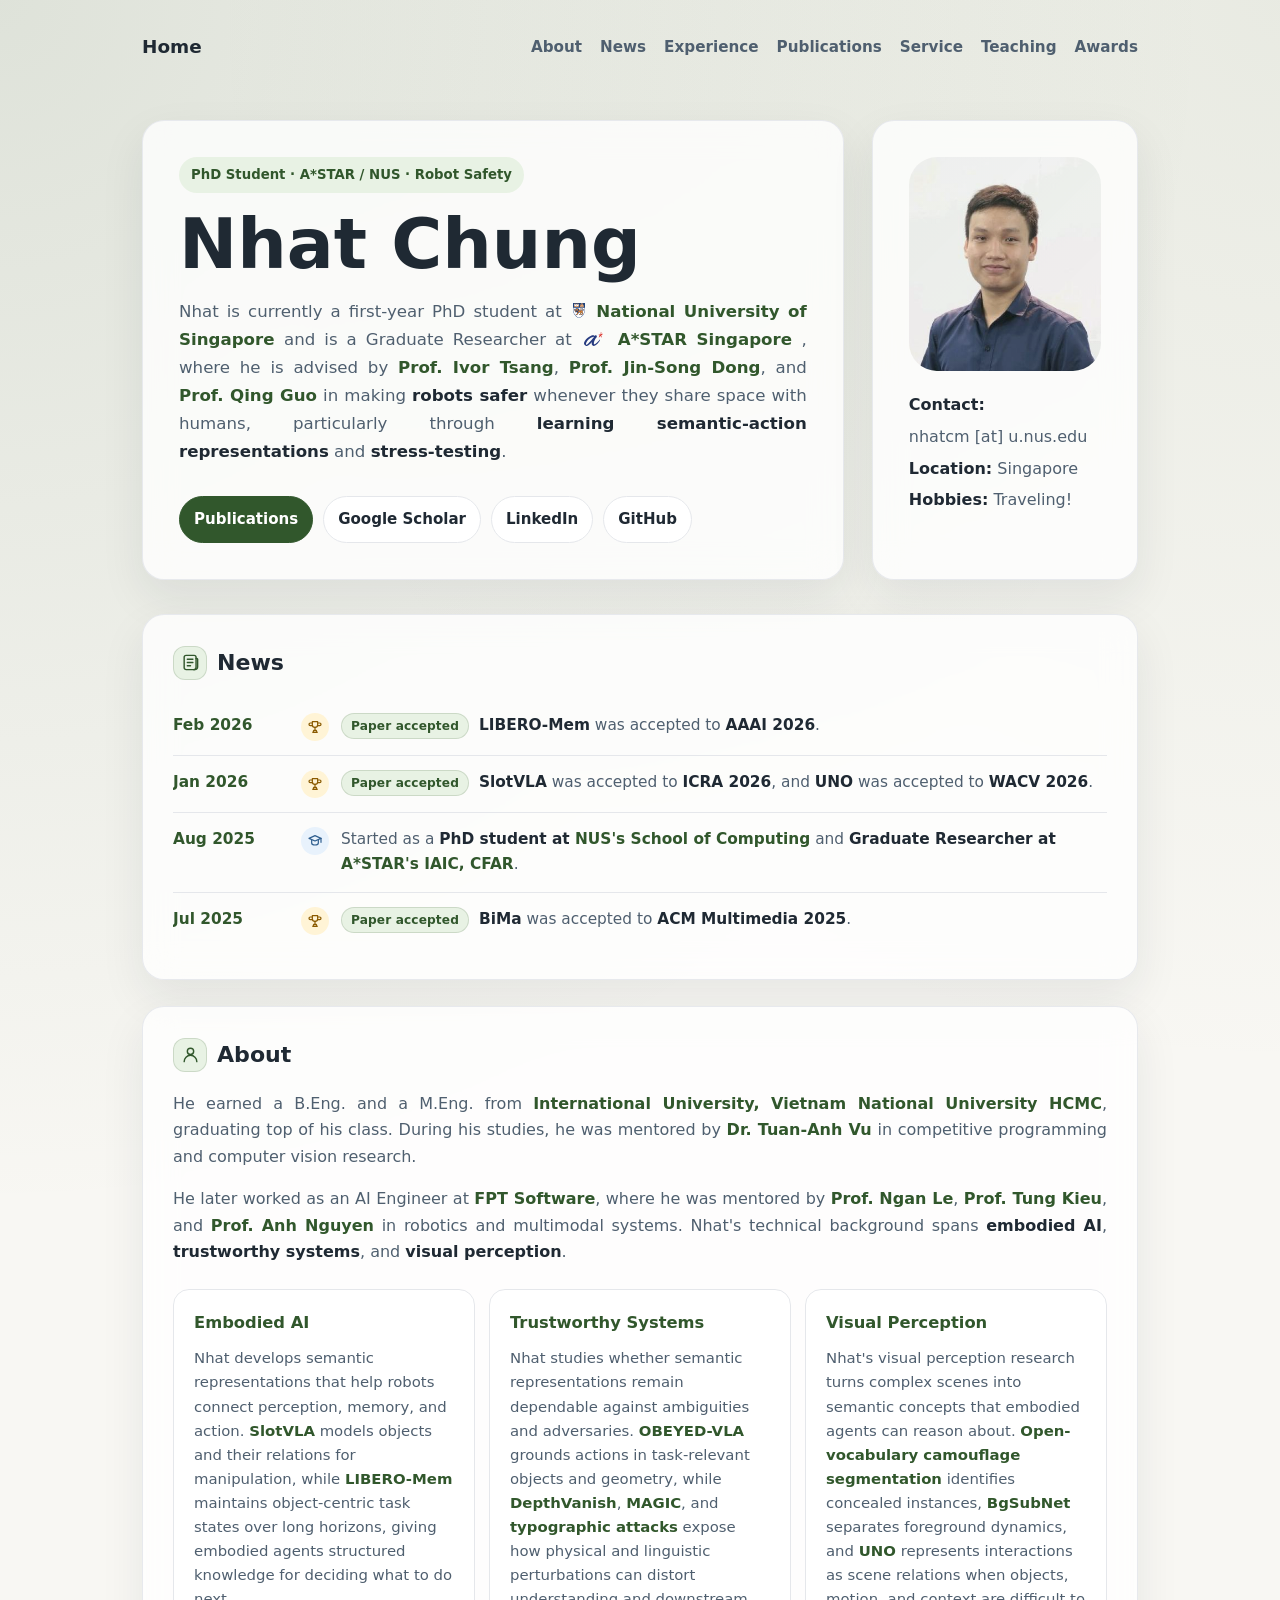
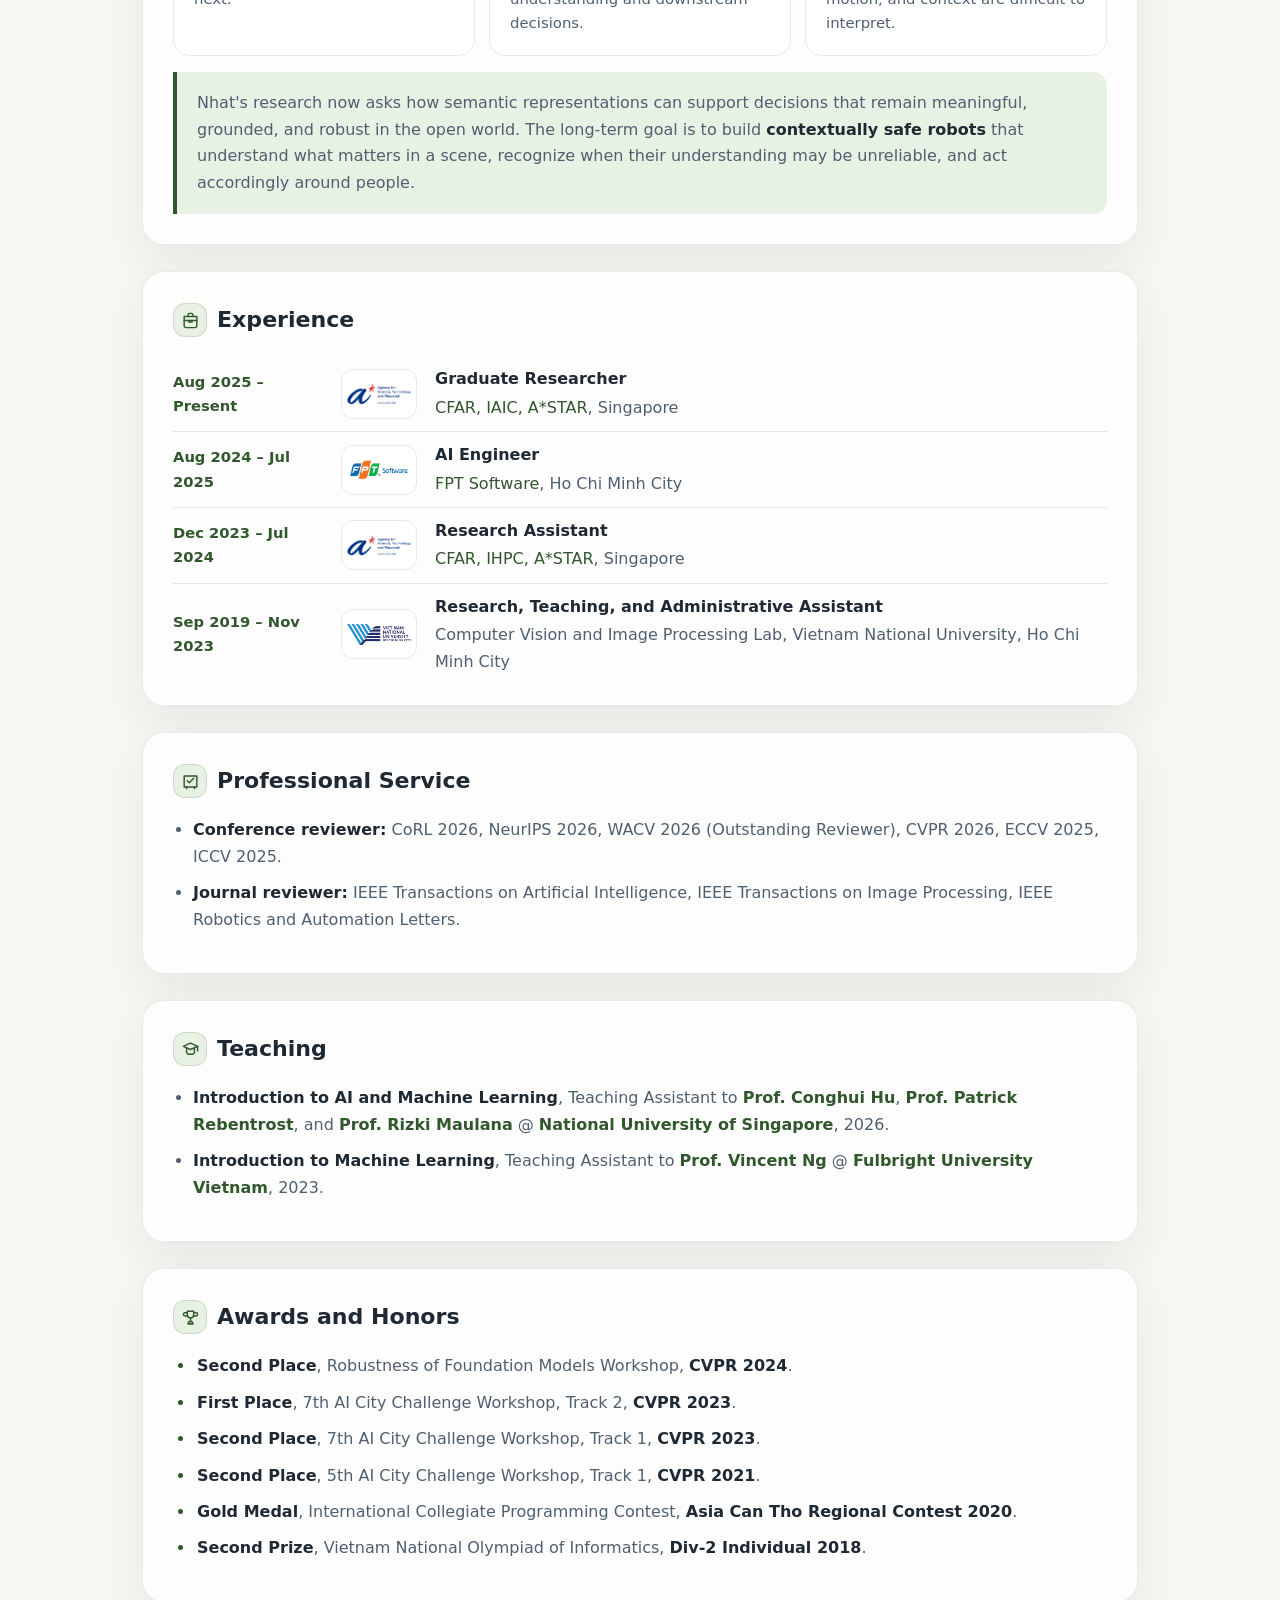
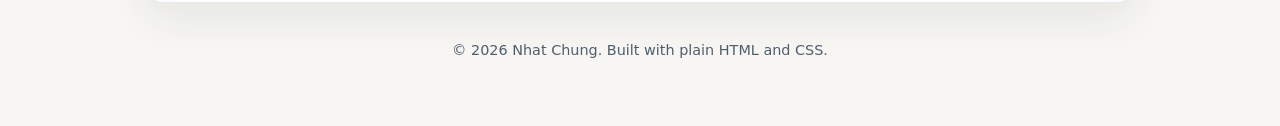
==== index.html @ 8b087984 "Update latest website" ====
<!DOCTYPE html>
<html lang="en">
<head>
  <meta charset="UTF-8" />
  <meta name="viewport" content="width=device-width, initial-scale=1.0" />

  <title>Nhat Chung</title>
  <meta
    name="description"
    content="Nhat Chung is a PhD student at A*STAR and NUS working on safety-enabled decision-making for open-world embodied systems."
  />
  <meta name="author" content="Nhat Chung" />
  <meta property="og:title" content="Nhat Chung" />
  <meta
    property="og:description"
    content="PhD student at A*STAR and NUS working on robot safety, embodied AI, and trustworthy computer vision."
  />
  <meta property="og:type" content="website" />
  <meta property="og:image" content="images/profile_photo.jpeg" />
  <link rel="icon" type="image/svg+xml" href="images/icons/sparkle.svg" />
  <link rel="shortcut icon" href="images/icons/cloudy.ico" />

  <link rel="stylesheet" href="stylesheet.css" />
</head>

<body>
  <svg class="icon-sprite" aria-hidden="true" focusable="false">
    <symbol id="icon-news" viewBox="0 0 24 24">
      <path d="M4 5.5A2.5 2.5 0 0 1 6.5 3h10A2.5 2.5 0 0 1 19 5.5V18a3 3 0 0 1-3 3H6.5A2.5 2.5 0 0 1 4 18.5v-13Z" />
      <path d="M8 8h7" />
      <path d="M8 12h7" />
      <path d="M8 16h4" />
      <path d="M19 7h1a1 1 0 0 1 1 1v9.5a3.5 3.5 0 0 1-3.5 3.5H16" />
    </symbol>
    <symbol id="icon-spark" viewBox="0 0 24 24">
      <path d="M12 3l1.8 5.2L19 10l-5.2 1.8L12 17l-1.8-5.2L5 10l5.2-1.8L12 3Z" />
      <path d="M18 14l.9 2.6 2.6.9-2.6.9L18 21l-.9-2.6-2.6-.9 2.6-.9L18 14Z" />
    </symbol>
    <symbol id="icon-trophy" viewBox="0 0 24 24">
      <path d="M8 4h8v4.5a4 4 0 0 1-8 0V4Z" />
      <path d="M8 6H5a2 2 0 0 0 0 4h3" />
      <path d="M16 6h3a2 2 0 0 1 0 4h-3" />
      <path d="M12 12.5V17" />
      <path d="M9 20h6" />
      <path d="M10 17h4l1 3H9l1-3Z" />
    </symbol>
    <symbol id="icon-medal" viewBox="0 0 24 24">
      <path d="M8 3h8l-2.5 5h-3L8 3Z" />
      <path d="M12 21a5.5 5.5 0 1 0 0-11 5.5 5.5 0 0 0 0 11Z" />
      <path d="M12 13.4l.8 1.6 1.8.3-1.3 1.2.3 1.8-1.6-.9-1.6.9.3-1.8-1.3-1.2 1.8-.3.8-1.6Z" />
    </symbol>
    <symbol id="icon-user" viewBox="0 0 24 24">
      <path d="M12 12a4 4 0 1 0 0-8 4 4 0 0 0 0 8Z" />
      <path d="M4 21a8 8 0 0 1 16 0" />
    </symbol>
    <symbol id="icon-briefcase" viewBox="0 0 24 24">
      <path d="M9 6V5a2 2 0 0 1 2-2h2a2 2 0 0 1 2 2v1" />
      <path d="M4 7h16v11.5A2.5 2.5 0 0 1 17.5 21h-11A2.5 2.5 0 0 1 4 18.5V7Z" />
      <path d="M4 12h16" />
      <path d="M10 12v2h4v-2" />
    </symbol>
    <symbol id="icon-book" viewBox="0 0 24 24">
      <path d="M4 5.5A2.5 2.5 0 0 1 6.5 3H20v16H6.5A2.5 2.5 0 0 0 4 21V5.5Z" />
      <path d="M8 7h8" />
      <path d="M8 11h6" />
    </symbol>
    <symbol id="icon-service" viewBox="0 0 24 24">
      <path d="M8 11l2.5 2.5L16 8" />
      <path d="M4 5h16v14H4V5Z" />
      <path d="M7 19v2" />
      <path d="M17 19v2" />
    </symbol>
    <symbol id="icon-graduation" viewBox="0 0 24 24">
      <path d="M3 8l9-4 9 4-9 4-9-4Z" />
      <path d="M7 10.5V15c0 1.7 2.2 3 5 3s5-1.3 5-3v-4.5" />
      <path d="M21 8v6" />
    </symbol>
  </svg>

  <div class="page">
    <header>
      <div class="brand">Home</div>
      <nav aria-label="Main navigation">
        <a href="#about">About</a>
        <a href="#news">News</a>
        <a href="#experience">Experience</a>
        <a href="publication.html">Publications</a>
        <a href="#service">Service</a>
        <a href="#teaching">Teaching</a>
        <a href="#awards">Awards</a>
      </nav>
    </header>

    <main>
      <div class="hero">
        <div class="hero-card">
          <div class="eyebrow">PhD Student · A*STAR / NUS · Robot Safety</div>

          <h1>Nhat Chung</h1>

          <p class="subtitle">
            Nhat is currently a first-year PhD student at&thinsp; 
            <a class="inline-logo-link" href="https://www.comp.nus.edu.sg/">
              <img src="images/nus-logo.svg" alt="" loading="lazy" />
              <span>National University of Singapore</span>
            </a>
            and is a Graduate Researcher at&thinsp;
            <a class="inline-logo-link" href="https://www.a-star.edu.sg/cfar">
              <img src="images/astar-logo.svg" alt="" loading="lazy" />
              <span>A*STAR Singapore</span>
            </a>, where he is advised by
            <a href="https://scholar.google.com/citations?user=rJMOlVsAAAAJ&amp;hl=en">Prof. Ivor Tsang</a>,
            <a href="https://scholar.google.com/citations?user=tuLa1AsAAAAJ&amp;hl=en">Prof. Jin-Song Dong</a>,
            and <a href="https://scholar.google.com/citations?user=Rj2x4QUAAAAJ&amp;hl=zh-CN">Prof. Qing Guo</a>
            in making <strong>robots safer</strong> whenever they
            share space with humans, particularly through
            <strong>learning semantic-action representations</strong> and <strong>stress-testing</strong>.
          </p>

          <div class="links">
            <a class="button primary" href="publication.html">Publications</a>
            <a class="button" href="https://scholar.google.com/citations?user=LZb_-BwAAAAJ">Google Scholar</a>
            <a class="button" href="https://www.linkedin.com/in/nhat-chung-579408178/">LinkedIn</a>
            <a class="button" href="https://github.com/nhatchung14">GitHub</a>
          </div>
        </div>

        <aside class="profile-box">
          <div class="avatar" aria-label="Portrait of Nhat Chung"></div>

          <div class="profile-meta">
            <div><strong>Contact:</strong></div>
            <div>nhatcm [at] u.nus.edu</div>
            <div><strong>Location:</strong> Singapore</div>
            <div><strong>Hobbies:</strong> Traveling!</div>
          </div>
        </aside>
      </div>

      <section id="news">
        <h2 class="section-title">
          <span class="section-icon">
            <svg aria-hidden="true"><use href="#icon-news"></use></svg>
          </span>
          News
        </h2>

        <div class="news-table-wrap">
          <table class="news-table">
            <tbody>
              <tr>
                <th scope="row">Feb 2026</th>
                <td>
                  <div class="news-entry">
                    <span class="news-entry-icon acceptance">
                      <svg aria-hidden="true"><use href="#icon-trophy"></use></svg>
                    </span>
                    <div class="news-entry-content">
                      <span class="news-highlight">Paper accepted</span>
                      <span><a href="publication.html#liberomem"><strong>LIBERO-Mem</strong></a> was accepted to <strong>AAAI 2026</strong>.</span>
                    </div>
                  </div>
                </td>
              </tr>

              <tr>
                <th scope="row">Jan 2026</th>
                <td>
                  <div class="news-entry">
                    <span class="news-entry-icon acceptance">
                      <svg aria-hidden="true"><use href="#icon-trophy"></use></svg>
                    </span>
                    <div class="news-entry-content">
                      <span class="news-highlight">Paper accepted</span>
                      <span><a href="publication.html#slotvla"><strong>SlotVLA</strong></a> was accepted to <strong>ICRA 2026</strong>, and <a href="publication.html#uno"><strong>UNO</strong></a> was accepted to <strong>WACV 2026</strong>.</span>
                    </div>
                  </div>
                </td>
              </tr>

              <tr>
                <th scope="row">Aug 2025</th>
                <td>
                  <div class="news-entry">
                    <span class="news-entry-icon milestone">
                      <svg aria-hidden="true"><use href="#icon-graduation"></use></svg>
                    </span>
                    <div class="news-entry-content">
                      <span>Started as a <strong>PhD student at <a href="https://www.comp.nus.edu.sg/">NUS's School of Computing</a></strong> and <strong>Graduate Researcher at <a href="https://www.a-star.edu.sg/cfar">A*STAR's IAIC, CFAR</a></strong>.</span>
                    </div>
                  </div>
                </td>
              </tr>

              <tr>
                <th scope="row">Jul 2025</th>
                <td>
                  <div class="news-entry">
                    <span class="news-entry-icon acceptance">
                      <svg aria-hidden="true"><use href="#icon-trophy"></use></svg>
                    </span>
                    <div class="news-entry-content">
                      <span class="news-highlight">Paper accepted</span>
                      <span><a href="publication.html#bima"><strong>BiMa</strong></a> was accepted to <strong>ACM Multimedia 2025</strong>.</span>
                    </div>
                  </div>
                </td>
              </tr>
            </tbody>
          </table>
        </div>
      </section>

      <section id="about">
        <h2 class="section-title">
          <span class="section-icon">
            <svg aria-hidden="true"><use href="#icon-user"></use></svg>
          </span>
          About
        </h2>
        <p>
          He earned a B.Eng. and
          a M.Eng. from <a href="https://vnuhcm.edu.vn/en/">International University,
          Vietnam National University HCMC</a>, graduating top of his class. During his studies, he was mentored by
          <a href="https://scholar.google.com/citations?user=EgDjnEEAAAAJ&amp;hl=en">Dr. Tuan-Anh Vu</a> in competitive programming and computer vision research.
        </p>

        <p>
          He later worked as an AI Engineer at <a href="https://fptsoftware.com/en">FPT Software</a>, where
          he was mentored by <a href="https://scholar.google.com/citations?user=8ck0k_UAAAAJ&amp;hl=en">Prof. Ngan Le</a>,
          <a href="https://scholar.google.com/citations?user=9luXdEIAAAAJ&amp;hl=en">Prof. Tung Kieu</a>,
          and <a href="https://scholar.google.com/citations?user=gEbaF0sAAAAJ&amp;hl=en">Prof. Anh Nguyen</a> in robotics and multimodal systems.
          Nhat's technical background spans <strong>embodied AI</strong>, <strong>trustworthy systems</strong>, and <strong>visual perception</strong>.
        </p>

        <div class="research-themes" aria-label="Research themes">
          <article class="research-theme">
            <h3>Embodied AI</h3>
            <p>
              Nhat develops semantic representations that help robots connect perception, memory, and action.
              <a href="publication.html#slotvla">SlotVLA</a>
              models objects and their relations for manipulation, while
              <a href="publication.html#liberomem">LIBERO-Mem</a>
              maintains object-centric task states over long horizons, giving embodied agents structured knowledge for deciding what to do next.
            </p>
          </article>

          <article class="research-theme">
            <h3>Trustworthy Systems</h3>
            <p>
              Nhat studies whether semantic representations remain dependable against ambiguities and adversaries.
              <a href="publication.html#obeyed-vla">OBEYED-VLA</a>
              grounds actions in task-relevant objects and geometry, while
              <a href="publication.html#depthvanish">DepthVanish</a>,
              <a href="publication.html#magic">MAGIC</a>, and
              <a href="publication.html#typoattack">typographic attacks</a>
              expose how physical and linguistic perturbations can distort understanding and downstream decisions.
            </p>
          </article>

          <article class="research-theme">
            <h3>Visual Perception</h3>
            <p>
              Nhat's visual perception research turns complex scenes into semantic concepts that embodied agents can reason about.
              <a href="publication.html#camoudet">Open-vocabulary camouflage segmentation</a>
              identifies concealed instances,
              <a href="publication.html#bgsubnet">BgSubNet</a>
              separates foreground dynamics, and
              <a href="publication.html#uno">UNO</a>
              represents interactions as scene relations when objects, motion, and context are difficult to interpret.
            </p>
          </article>
        </div>

        <p class="research-convergence">
          Nhat's research now asks how semantic representations can support decisions that remain meaningful, grounded, and robust in the open world. The long-term goal is to build <strong>contextually safe robots</strong> that understand what matters in a scene, recognize when their understanding may be unreliable, and act accordingly around people.
        </p>
      </section>

      <section id="experience">
        <h2 class="section-title">
          <span class="section-icon">
            <svg aria-hidden="true"><use href="#icon-briefcase"></use></svg>
          </span>
          Experience
        </h2>

        <div class="timeline compact-timeline">
          <div class="timeline-item">
            <div class="date">Aug 2025 – Present</div>
            <a class="experience-logo" href="https://www.a-star.edu.sg/cfar" aria-label="A*STAR CFAR">
              <img src="images/astar-logo.png" alt="A*STAR" loading="lazy" />
            </a>
            <div>
              <div class="item-title">Graduate Researcher</div>
              <div class="item-place"><a href="https://www.a-star.edu.sg/cfar">CFAR, IAIC, A*STAR</a>, Singapore</div>
            </div>
          </div>

          <div class="timeline-item">
            <div class="date">Aug 2024 – Jul 2025</div>
            <a class="experience-logo" href="https://fptsoftware.com/en" aria-label="FPT Software">
              <img src="images/fptsoftware-logo.png" alt="FPT Software" loading="lazy" />
            </a>
            <div>
              <div class="item-title">AI Engineer</div>
              <div class="item-place"><a href="https://fptsoftware.com/en">FPT Software</a>, Ho Chi Minh City</div>
            </div>
          </div>

          <div class="timeline-item">
            <div class="date">Dec 2023 – Jul 2024</div>
            <a class="experience-logo" href="https://www.a-star.edu.sg/cfar" aria-label="A*STAR CFAR">
              <img src="images/astar-logo.png" alt="A*STAR" loading="lazy" />
            </a>
            <div>
              <div class="item-title">Research Assistant</div>
              <div class="item-place"><a href="https://www.a-star.edu.sg/cfar">CFAR, IHPC, A*STAR</a>, Singapore</div>
            </div>
          </div>

          <div class="timeline-item">
            <div class="date">Sep 2019 – Nov 2023</div>
            <a class="experience-logo" href="https://vnuhcm.edu.vn/en/" aria-label="Vietnam National University Ho Chi Minh City">
              <img src="images/vnuhcm-logo.png" alt="Vietnam National University Ho Chi Minh City" loading="lazy" />
            </a>
            <div>
              <div class="item-title">Research, Teaching, and Administrative Assistant</div>
              <div class="item-place">Computer Vision and Image Processing Lab, Vietnam National University, Ho Chi Minh City</div>
            </div>
          </div>
        </div>
      </section>

      <section id="service">
        <h2 class="section-title">
          <span class="section-icon">
            <svg aria-hidden="true"><use href="#icon-service"></use></svg>
          </span>
          Professional Service
        </h2>

        <ul class="service-list">
          <li>
            <strong>Conference reviewer:</strong>
            CoRL 2026, NeurIPS 2026, WACV 2026 (Outstanding Reviewer),
            CVPR 2026, ECCV 2025, ICCV 2025.
          </li>

          <li>
            <strong>Journal reviewer:</strong>
            IEEE Transactions on Artificial Intelligence,
            IEEE Transactions on Image Processing,
            IEEE Robotics and Automation Letters.
          </li>
        </ul>
      </section>

      <section id="teaching">
        <h2 class="section-title">
          <span class="section-icon">
            <svg aria-hidden="true"><use href="#icon-graduation"></use></svg>
          </span>
          Teaching
        </h2>

        <ul class="teaching-list">
          <li>
            <strong>Introduction to AI and Machine Learning</strong>,
            Teaching Assistant to
            <a href="https://scholar.google.com/citations?user=1D4xX8MAAAAJ&amp;hl=en">Prof. Conghui Hu</a>,
            <a href="https://scholar.google.com/citations?user=XWHSBmUAAAAJ&amp;hl=en">Prof. Patrick Rebentrost</a>,
            and <a href="https://www.comp.nus.edu.sg/cs/people/maulana/">Prof. Rizki Maulana</a> @
            <a href="https://www.comp.nus.edu.sg/">National University of Singapore</a>, 2026.
          </li>

          <li>
            <strong>Introduction to Machine Learning</strong>,
            Teaching Assistant to
            <a href="https://scholar.google.com/citations?user=4UyniXYAAAAJ&amp;hl=en">Prof. Vincent Ng</a> @
            <a href="https://fulbright.edu.vn/">Fulbright University Vietnam</a>, 2023.
          </li>
        </ul>
      </section>

      <section id="awards">
        <h2 class="section-title">
          <span class="section-icon">
            <svg aria-hidden="true"><use href="#icon-trophy"></use></svg>
          </span>
          Awards and Honors
        </h2>

        <ul class="award-list">
          <li><strong>Second Place</strong>, Robustness of Foundation Models Workshop, <strong>CVPR 2024</strong>.</li>
          <li><strong>First Place</strong>, 7th AI City Challenge Workshop, Track 2, <strong>CVPR 2023</strong>.</li>
          <li><strong>Second Place</strong>, 7th AI City Challenge Workshop, Track 1, <strong>CVPR 2023</strong>.</li>
          <li><strong>Second Place</strong>, 5th AI City Challenge Workshop, Track 1, <strong>CVPR 2021</strong>.</li>
          <li><strong>Gold Medal</strong>, International Collegiate Programming Contest, <strong>Asia Can Tho Regional Contest 2020</strong>.</li>
          <li><strong>Second Prize</strong>, Vietnam National Olympiad of Informatics, <strong>Div-2 Individual 2018</strong>.</li>
        </ul>
      </section>

    </main>

    <footer>
      © 2026 Nhat Chung. Built with plain HTML and CSS.
    </footer>
  </div>
</body>
</html>
---- stylesheet.css ----
:root {
  --bg: #f8f7f3;
  --card: #ffffff;
  --text: #1f2933;
  --muted: #4f5f6f;
  --accent: #31572c;
  --accent-soft: #e8f2e4;
  --line: #e5e7eb;
  --shadow: 0 18px 45px rgba(31, 41, 51, 0.08);
  --radius: 22px;
  --max-width: 1040px;
}

* {
  box-sizing: border-box;
}

html {
  scroll-behavior: smooth;
}

body {
  margin: 0;
  font-family: Inter, ui-sans-serif, system-ui, -apple-system, BlinkMacSystemFont, "Segoe UI", sans-serif;
  background:
    radial-gradient(circle at top left, rgba(49, 87, 44, 0.13), transparent 34%),
    radial-gradient(circle at top right, rgba(120, 143, 105, 0.12), transparent 30%),
    var(--bg);
  color: var(--muted);
  line-height: 1.65;
}

button,
select,
input,
textarea {
  font-family: inherit;
}

.icon-sprite {
  display: none;
}

a {
  color: var(--accent);
  font-family: inherit;
  text-decoration: none;
}

a:hover {
  text-decoration: underline;
}

a:focus-visible,
button:focus-visible,
select:focus-visible {
  outline: 3px solid rgba(49, 87, 44, 0.28);
  outline-offset: 3px;
}

.page {
  max-width: var(--max-width);
  margin: 0 auto;
  padding: 32px 22px 64px;
}

header {
  display: flex;
  justify-content: space-between;
  align-items: center;
  gap: 18px;
  margin-bottom: 58px;
}

.brand {
  color: var(--text);
  font-weight: 800;
  letter-spacing: 0;
  font-size: 1.15rem;
}

nav {
  display: flex;
  gap: 18px;
  flex-wrap: wrap;
  font-size: 0.95rem;
}

nav a {
  color: var(--muted);
  font-weight: 650;
}

.hero {
  display: grid;
  grid-template-columns: minmax(0, 1.45fr) minmax(240px, 0.55fr);
  gap: 28px;
  align-items: stretch;
  margin-bottom: 34px;
}

.hero-card,
.profile-box,
section {
  background: rgba(255, 255, 255, 0.78);
  border: 1px solid rgba(229, 231, 235, 0.9);
  border-radius: var(--radius);
  box-shadow: var(--shadow);
  backdrop-filter: blur(16px);
}

.hero-card {
  padding: 36px;
}

.eyebrow {
  display: inline-flex;
  align-items: center;
  gap: 8px;
  padding: 7px 12px;
  border-radius: 999px;
  background: var(--accent-soft);
  color: var(--accent);
  font-weight: 750;
  font-size: 0.83rem;
  margin-bottom: 18px;
}

.eyebrow-icon {
  width: 15px;
  height: 15px;
  fill: none;
  stroke: currentColor;
  stroke-width: 1.8;
  stroke-linecap: round;
  stroke-linejoin: round;
}

h1 {
  color: var(--text);
  font-size: 4.35rem;
  line-height: 0.96;
  letter-spacing: 0;
  margin: 0 0 20px;
}

.subtitle {
  font-size: 1.04rem;
  line-height: 1.68;
  color: var(--muted);
  max-width: 760px;
  margin: 0;
}

.subtitle,
section p {
  text-align: justify;
  text-justify: inter-word;
  hyphens: auto;
}

.highlight {
  color: var(--text);
  font-weight: 760;
}

.subtitle strong,
.profile-box strong,
section p strong,
section li strong,
.news-table strong,
.award-list strong,
.service-list strong,
.teaching-list strong {
  color: var(--text);
  font-family: inherit;
  font-weight: 760;
}

.profile-meta strong,
.item-title {
  color: var(--text);
}

.subtitle a,
section p a,
section li a {
  font-family: inherit;
  font-weight: 760;
}

.links {
  display: flex;
  flex-wrap: wrap;
  gap: 10px;
  margin-top: 30px;
}

.button {
  display: inline-flex;
  align-items: center;
  justify-content: center;
  padding: 10px 14px;
  border-radius: 999px;
  border: 1px solid var(--line);
  background: #fff;
  color: var(--text);
  font-weight: 750;
  font-size: 0.94rem;
  transition: transform 160ms ease, border-color 160ms ease, box-shadow 160ms ease;
}

.button.primary {
  background: var(--accent);
  color: #fff;
  border-color: var(--accent);
}

.button:hover {
  border-color: rgba(49, 87, 44, 0.35);
  box-shadow: 0 8px 22px rgba(31, 41, 51, 0.08);
  text-decoration: none;
  transform: translateY(-1px);
}

.profile-box {
  padding: 36px;
  display: flex;
  flex-direction: column;
  justify-content: flex-start;
  align-items: center;
  text-align: left;
}

.avatar {
  width: min(100%, 210px);
  aspect-ratio: 0.90;
  border-radius: 28px;
  background:
    linear-gradient(135deg, rgba(49, 87, 44, 0.08), rgba(139, 169, 116, 0.06)),
    url("images/profile_photo.jpeg");
  background-size: cover;
  background-position: center;
  margin: 0 auto 22px;
}

.profile-box p {
  margin: 0;
  color: var(--muted);
  font-size: 0.96rem;
}

.profile-meta {
  width: 100%;
  margin-top: 0;
  display: grid;
  gap: 7px;
  font-size: 1rem;
  line-height: 1.55;
  color: var(--muted);
}

.profile-meta-group,
.profile-meta-focus {
  display: grid;
  gap: 2px;
}

.inline-logo-link {
  display: inline;
  vertical-align: baseline;
  white-space: normal;
}

.inline-logo-link img {
  display: inline-block;
  width: auto;
  height: 0.82em;
  margin-right: 3px;
  object-fit: contain;
  vertical-align: -0.06em;
}

.inline-logo-link[href*="comp.nus.edu.sg"] img {
  height: 0.9em;
}

section {
  margin-top: 26px;
  padding: 30px;
}

h2 {
  color: var(--text);
  margin: 0 0 18px;
  font-size: 1.38rem;
  letter-spacing: 0;
}

.section-title {
  display: flex;
  align-items: center;
  gap: 10px;
}

.section-icon,
.news-entry-icon,
.award-icon {
  display: inline-grid;
  place-items: center;
  flex: 0 0 auto;
  color: var(--accent);
}

.news-entry-icon.acceptance {
  color: #8a5a00;
  background: #fff4d6;
}

.news-entry-icon.milestone {
  color: #2f5f8f;
  background: #e8f2fc;
}

.section-icon {
  width: 34px;
  height: 34px;
  border: 1px solid rgba(49, 87, 44, 0.16);
  border-radius: 12px;
  background: var(--accent-soft);
}

.section-icon svg {
  width: 19px;
  height: 19px;
}

.news-entry-icon,
.award-icon {
  width: 28px;
  height: 28px;
  border-radius: 999px;
  background: rgba(232, 242, 228, 0.82);
}

.news-entry-icon svg,
.award-icon svg {
  width: 16px;
  height: 16px;
}

.section-icon svg,
.news-entry-icon svg,
.award-icon svg {
  fill: none;
  stroke: currentColor;
  stroke-width: 1.8;
  stroke-linecap: round;
  stroke-linejoin: round;
}

h3 {
  color: var(--text);
  margin: 0 0 8px;
  font-size: 1rem;
}

p {
  margin-top: 0;
}

.research-themes {
  display: grid;
  grid-template-columns: repeat(3, minmax(0, 1fr));
  gap: 14px;
  margin-top: 24px;
}

.research-theme {
  padding: 20px;
  border: 1px solid var(--line);
  border-radius: 16px;
  background: rgba(255, 255, 255, 0.7);
}

.research-theme h3 {
  color: var(--accent);
  font-size: 1.02rem;
  margin-bottom: 9px;
}

.research-theme p {
  margin-bottom: 0;
  font-size: 0.93rem;
  line-height: 1.62;
  text-align: left;
  hyphens: none;
}

.research-convergence {
  margin: 16px 0 0;
  padding: 18px 20px;
  border-left: 4px solid var(--accent);
  border-radius: 0 14px 14px 0;
  background: var(--accent-soft);
  text-align: left;
  hyphens: none;
}




.timeline {
  display: grid;
  gap: 16px;
}

.timeline-item {
  display: grid;
  grid-template-columns: 150px 76px minmax(0, 1fr);
  gap: 18px;
  align-items: center;
  border-top: 1px solid var(--line);
  padding-top: 16px;
}

.timeline-item:first-child {
  border-top: 0;
  padding-top: 0;
}

.date {
  color: var(--accent);
  font-weight: 800;
  font-size: 0.92rem;
}

.experience-logo {
  width: 76px;
  height: 50px;
  display: flex;
  align-items: center;
  justify-content: center;
  padding: 5px;
  border: 1px solid var(--line);
  border-radius: 12px;
  background: #fff;
}

.experience-logo:hover {
  border-color: rgba(49, 87, 44, 0.35);
  text-decoration: none;
}

.experience-logo img {
  display: block;
  width: 100%;
  height: 100%;
  object-fit: contain;
}

.item-title {
  font-weight: 800;
  margin-bottom: 2px;
}

.item-place {
  color: var(--muted);
  margin-bottom: 6px;
}

ul {
  padding-left: 20px;
  margin: 0;
}

li {
  margin-bottom: 10px;
}

.news-table-wrap {
  overflow-x: auto;
}

.news-table {
  width: 100%;
  border-collapse: collapse;
  font-size: 0.96rem;
}

.news-table tr {
  border-top: 1px solid var(--line);
}

.news-table tr:first-child {
  border-top: 0;
}

.news-table th,
.news-table td {
  padding: 14px 0;
  text-align: left;
  vertical-align: top;
}

.news-table th {
  width: 128px;
  padding-right: 22px;
  color: var(--accent);
  font-weight: 850;
  white-space: nowrap;
}

.news-table td {
  color: var(--muted);
}

.news-entry {
  display: grid;
  grid-template-columns: 28px 1fr;
  gap: 12px;
  align-items: start;
}

.news-entry-content {
  display: flex;
  flex-wrap: wrap;
  align-items: baseline;
  gap: 6px 10px;
}

.news-highlight {
  display: inline-flex;
  align-items: center;
  min-height: 25px;
  padding: 2px 9px;
  border: 1px solid rgba(49, 87, 44, 0.16);
  border-radius: 999px;
  background: var(--accent-soft);
  color: var(--accent);
  font-size: 0.76rem;
  font-weight: 850;
  letter-spacing: 0.01em;
  white-space: nowrap;
}

.award-list {
  padding-left: 22px;
  list-style: disc;
}

.award-list li {
  display: list-item;
  padding-left: 2px;
  margin-bottom: 10px;
  color: var(--muted);
}

.award-list li::marker {
  color: var(--accent);
}

footer {
  margin-top: 36px;
  color: var(--muted);
  font-size: 0.9rem;
  text-align: center;
}

@media (max-width: 800px) {
  header {
    align-items: flex-start;
    flex-direction: column;
    margin-bottom: 38px;
  }

  .hero {
    grid-template-columns: 1fr;
  }

  .hero-card,
  .profile-box {
    padding: 28px;
  }

  h1 {
    font-size: 3rem;
  }

  .timeline-item {
    grid-template-columns: 70px minmax(0, 1fr);
    gap: 6px;
  }

  .research-themes {
    grid-template-columns: 1fr;
  }

  .timeline-item .date {
    grid-column: 1 / -1;
  }

  .experience-logo {
    width: 64px;
    height: 46px;
  }

  section {
    padding: 24px;
  }

}

.page-hero {
  padding: 40px;
}

.section-links {
  margin-top: 18px;
}

.paper-list {
  list-style: none;
  padding: 0;
  margin: 0;
  display: grid;
  gap: 16px;
}

.paper-card {
  margin: 0;
  padding: 18px;
  border: 1px solid var(--line);
  border-radius: 18px;
  background: #fff;
  scroll-margin-top: 24px;
}

.rich-paper-list .paper-card {
  display: grid;
  grid-template-columns: minmax(260px, 34%) 1fr;
  gap: 24px;
  align-items: center;
}

.paper-thumb {
  width: 100%;
  aspect-ratio: 16 / 10;
  border-radius: 14px;
  border: 1px solid var(--line);
  object-fit: contain;
  background: #f9faf7;
  padding: 10px;
}

.paper-thumb-fallback {
  display: grid;
  place-items: center;
  color: var(--accent);
  font-weight: 900;
  font-size: 1.7rem;
}

.paper-title {
  font-weight: 850;
  letter-spacing: 0;
  line-height: 1.35;
  margin-bottom: 8px;
  font-size: 1.05rem;
}

.paper-authors {
  color: var(--muted);
  font-size: 0.95rem;
  margin-bottom: 6px;
}

.paper-authors strong {
  color: var(--text);
}

.paper-meta {
  color: var(--accent);
  font-weight: 800;
  font-size: 0.92rem;
  margin-bottom: 10px;
}

.paper-meta strong {
  color: inherit;
  font-weight: inherit;
}

.paper-year {
  color: var(--muted);
  font-weight: 800;
  font-size: 0.78rem;
  letter-spacing: 0;
  text-transform: uppercase;
  margin-bottom: 4px;
}

.paper-links {
  display: flex;
  flex-wrap: wrap;
  gap: 8px;
}

.paper-links a {
  display: inline-flex;
  align-items: center;
  min-height: 30px;
  padding: 4px 10px;
  border: 1px solid var(--line);
  border-radius: 999px;
  color: var(--text);
  font-size: 0.86rem;
  font-weight: 750;
}

.paper-links a:hover {
  border-color: rgba(49, 87, 44, 0.35);
  text-decoration: none;
}

.note {
  color: var(--muted);
  margin-top: 18px;
}

.section-heading-row {
  display: flex;
  align-items: center;
  justify-content: space-between;
  gap: 18px;
  margin-bottom: 18px;
}

.section-heading-row h2 {
  margin-bottom: 0;
}

.filter-control {
  display: inline-flex;
  align-items: center;
  gap: 10px;
  color: var(--muted);
  font-size: 0.9rem;
  font-weight: 750;
}

.filter-control select {
  min-height: 38px;
  border: 1px solid var(--line);
  border-radius: 999px;
  background: #fff;
  color: var(--text);
  font: inherit;
  padding: 6px 34px 6px 12px;
}

.compact-timeline {
  gap: 10px;
}

.compact-timeline .timeline-item {
  padding-top: 10px;
}

.compact-timeline .item-place {
  margin-bottom: 0;
}

@media (max-width: 800px) {
  .section-heading-row {
    align-items: flex-start;
    flex-direction: column;
  }

  .rich-paper-list .paper-card {
    grid-template-columns: 1fr;
  }

  .paper-thumb {
    max-height: 260px;
  }
}
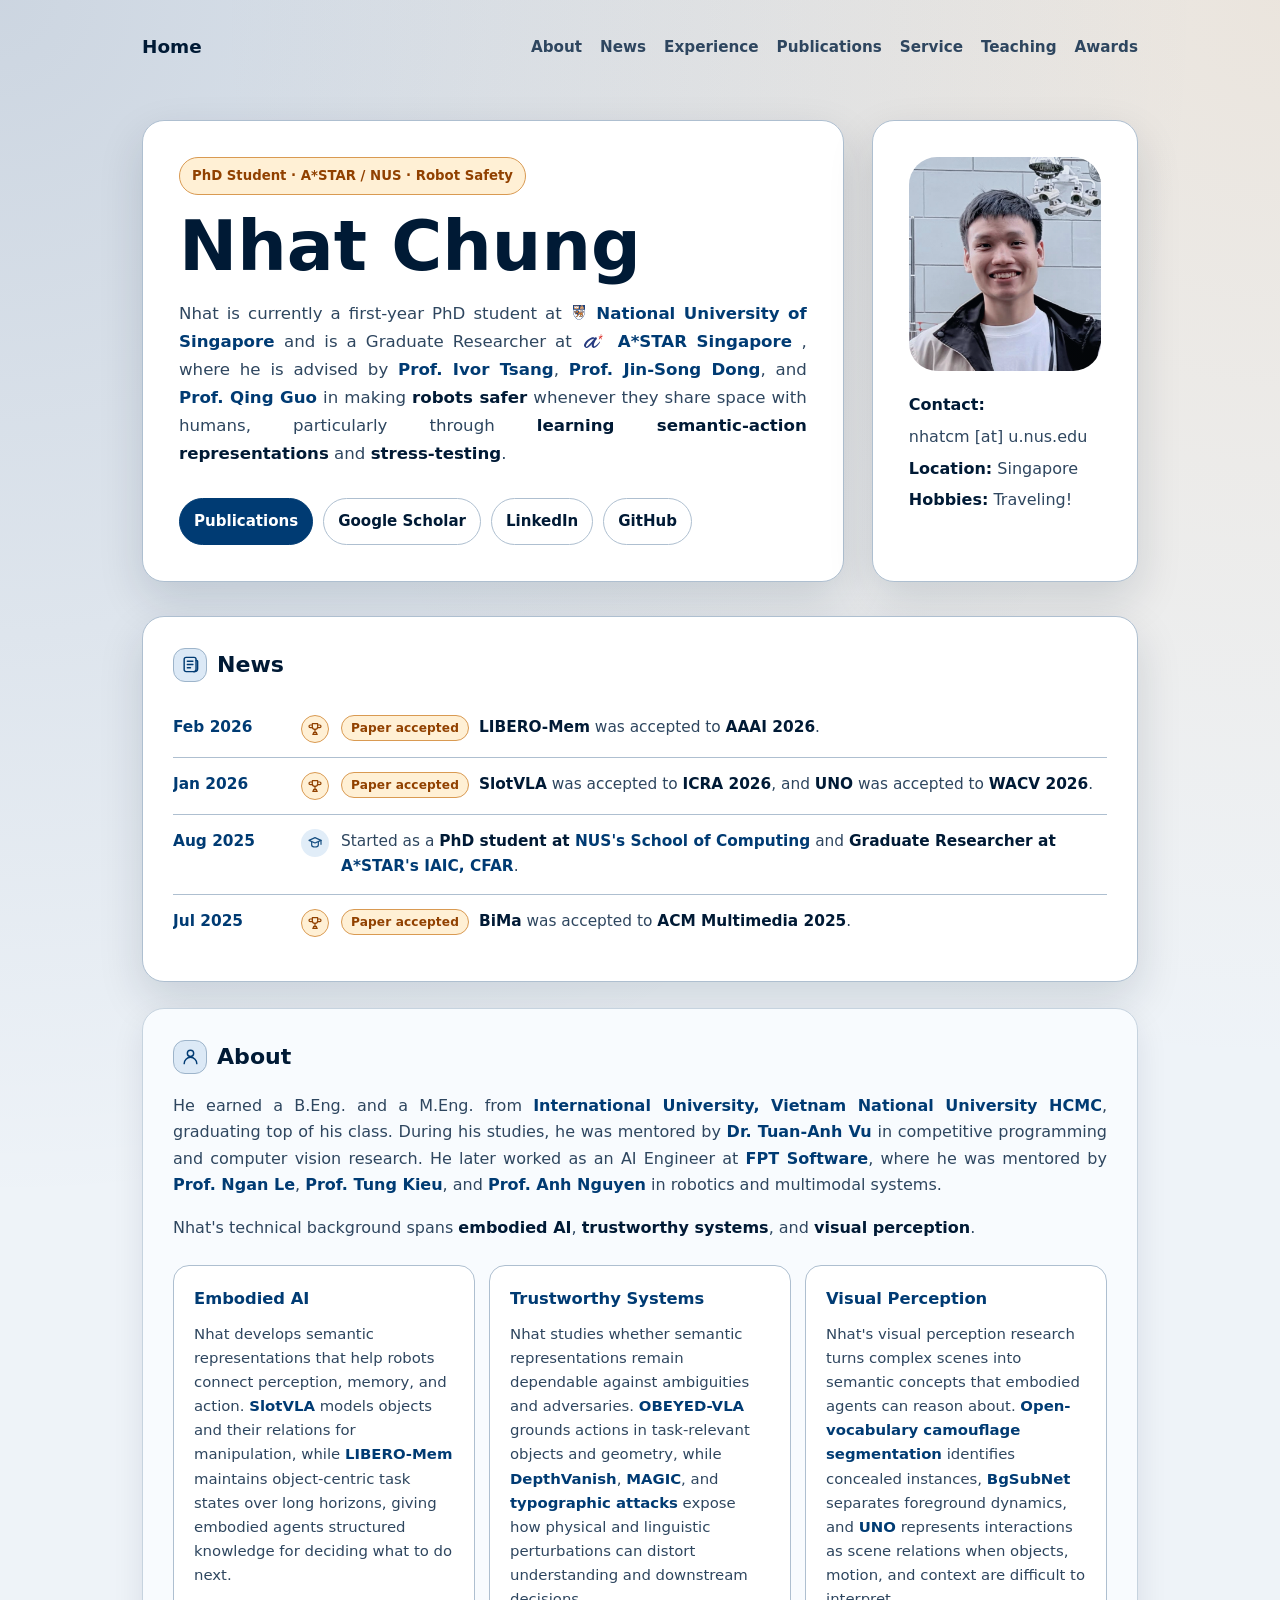
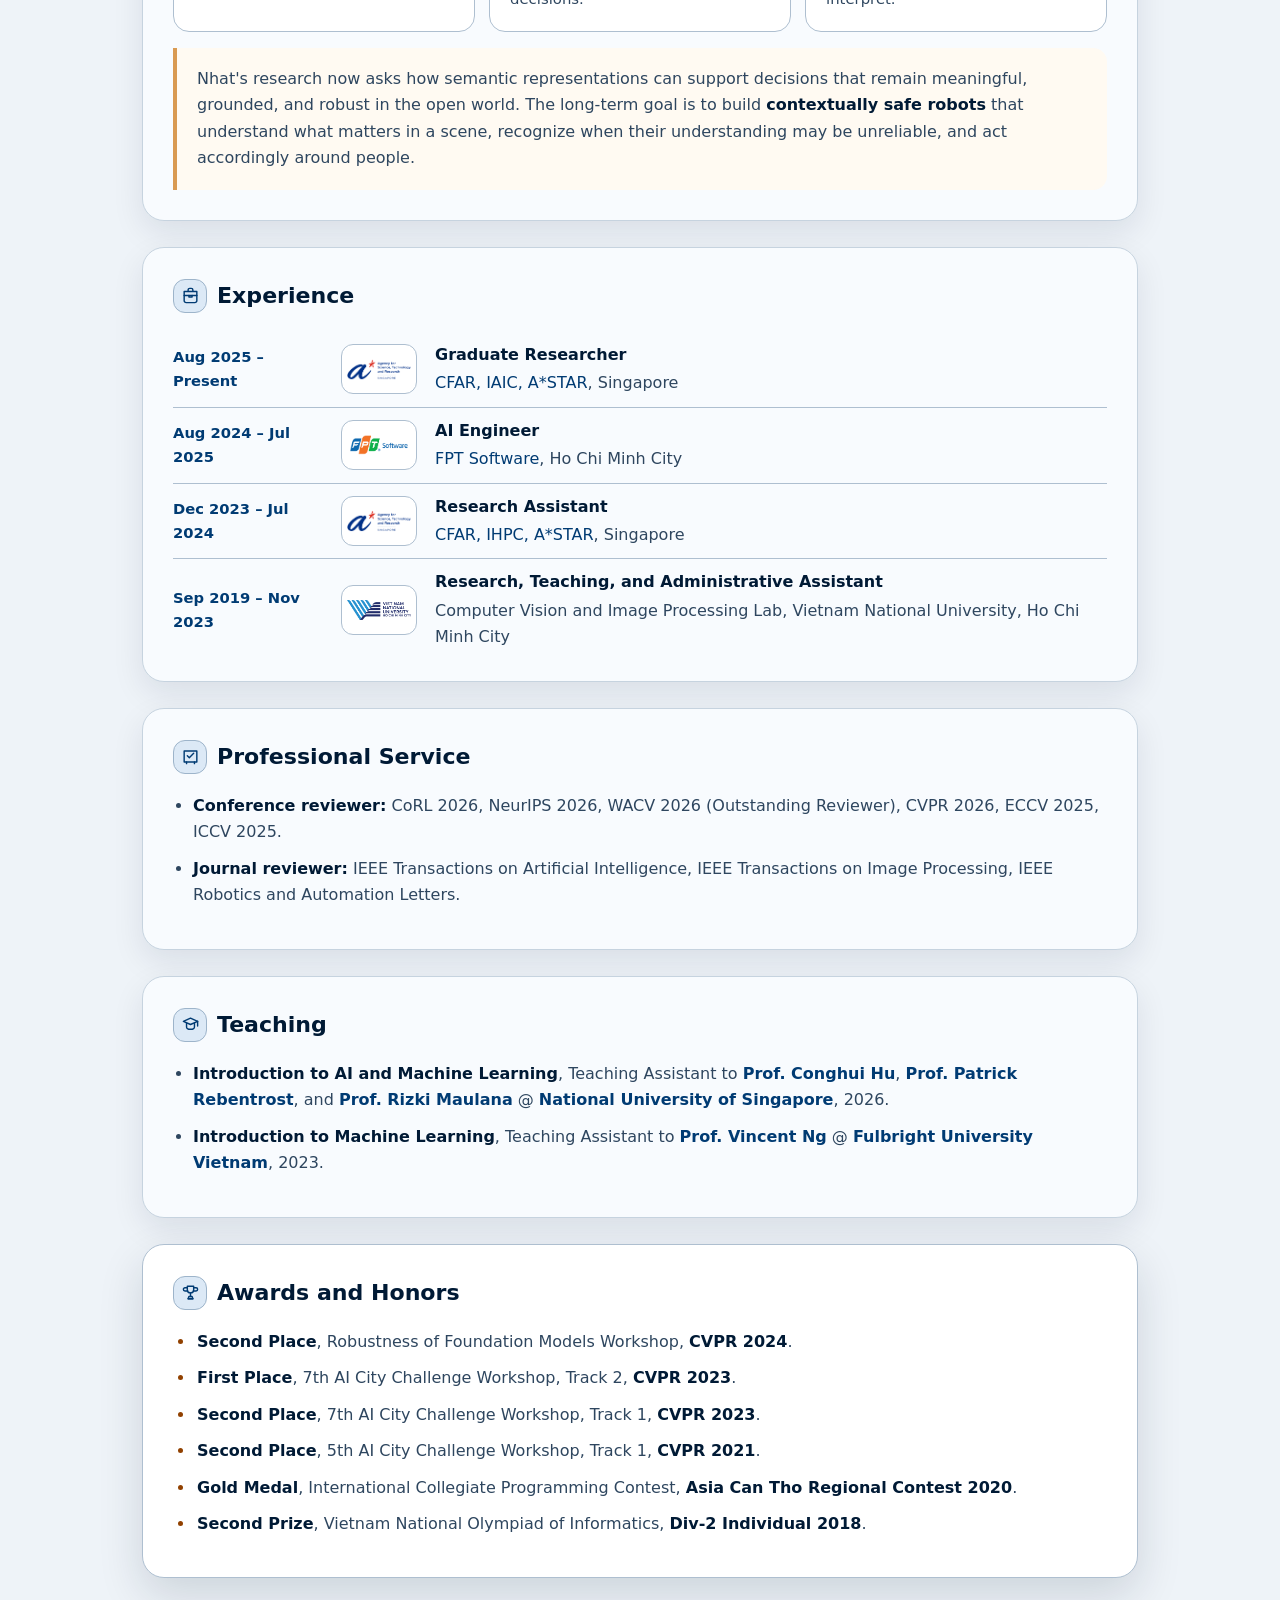
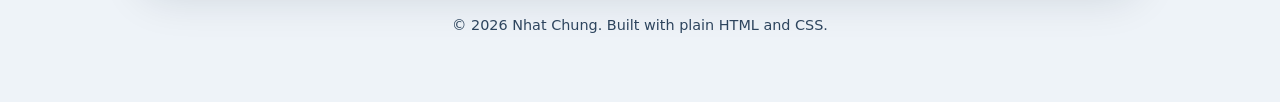
==== commit 6625bfde: "Update color scheme and new photo" ====
--- a/index.html
+++ b/index.html
@@ -16,11 +16,11 @@
     content="PhD student at A*STAR and NUS working on robot safety, embodied AI, and trustworthy computer vision."
   />
   <meta property="og:type" content="website" />
-  <meta property="og:image" content="images/profile_photo.jpeg" />
+  <meta property="og:image" content="images/profile_photo.png" />
   <link rel="icon" type="image/svg+xml" href="images/icons/sparkle.svg" />
   <link rel="shortcut icon" href="images/icons/cloudy.ico" />
 
-  <link rel="stylesheet" href="stylesheet.css" />
+  <link rel="stylesheet" href="stylesheet.css?v=20260713-5" />
 </head>
 
 <body>
@@ -223,13 +223,14 @@
           a M.Eng. from <a href="https://vnuhcm.edu.vn/en/">International University,
           Vietnam National University HCMC</a>, graduating top of his class. During his studies, he was mentored by
           <a href="https://scholar.google.com/citations?user=EgDjnEEAAAAJ&amp;hl=en">Dr. Tuan-Anh Vu</a> in competitive programming and computer vision research.
-        </p>
-
-        <p>
+        
           He later worked as an AI Engineer at <a href="https://fptsoftware.com/en">FPT Software</a>, where
           he was mentored by <a href="https://scholar.google.com/citations?user=8ck0k_UAAAAJ&amp;hl=en">Prof. Ngan Le</a>,
           <a href="https://scholar.google.com/citations?user=9luXdEIAAAAJ&amp;hl=en">Prof. Tung Kieu</a>,
           and <a href="https://scholar.google.com/citations?user=gEbaF0sAAAAJ&amp;hl=en">Prof. Anh Nguyen</a> in robotics and multimodal systems.
+        </p>
+
+        <p>
           Nhat's technical background spans <strong>embodied AI</strong>, <strong>trustworthy systems</strong>, and <strong>visual perception</strong>.
         </p>
 
--- a/stylesheet.css
+++ b/stylesheet.css
@@ -1,12 +1,15 @@
 :root {
-  --bg: #f8f7f3;
+  --bg: #eef3f8;
   --card: #ffffff;
-  --text: #1f2933;
-  --muted: #4f5f6f;
-  --accent: #31572c;
-  --accent-soft: #e8f2e4;
-  --line: #e5e7eb;
-  --shadow: 0 18px 45px rgba(31, 41, 51, 0.08);
+  --text: #001a35;
+  --muted: #2e465f;
+  --accent: #003b73;
+  --accent-soft: #dce9f6;
+  --warm: #914100;
+  --warm-soft: #fff0d5;
+  --warm-line: #d99a52;
+  --line: #aebfd0;
+  --shadow: 0 18px 45px rgba(0, 26, 53, 0.14);
   --radius: 22px;
   --max-width: 1040px;
 }
@@ -23,8 +26,8 @@
   margin: 0;
   font-family: Inter, ui-sans-serif, system-ui, -apple-system, BlinkMacSystemFont, "Segoe UI", sans-serif;
   background:
-    radial-gradient(circle at top left, rgba(49, 87, 44, 0.13), transparent 34%),
-    radial-gradient(circle at top right, rgba(120, 143, 105, 0.12), transparent 30%),
+    radial-gradient(circle at top left, rgba(11, 45, 92, 0.15), transparent 34%),
+    radial-gradient(circle at top right, rgba(217, 154, 82, 0.16), transparent 30%),
     var(--bg);
   color: var(--muted);
   line-height: 1.65;
@@ -54,7 +57,7 @@
 a:focus-visible,
 button:focus-visible,
 select:focus-visible {
-  outline: 3px solid rgba(49, 87, 44, 0.28);
+  outline: 3px solid #1976c5;
   outline-offset: 3px;
 }
 
@@ -91,6 +94,11 @@
   font-weight: 650;
 }
 
+nav a:hover,
+nav a[aria-current="page"] {
+  color: var(--accent);
+}
+
 .hero {
   display: grid;
   grid-template-columns: minmax(0, 1.45fr) minmax(240px, 0.55fr);
@@ -102,8 +110,8 @@
 .hero-card,
 .profile-box,
 section {
-  background: rgba(255, 255, 255, 0.78);
-  border: 1px solid rgba(229, 231, 235, 0.9);
+  background: var(--card);
+  border: 1px solid var(--line);
   border-radius: var(--radius);
   box-shadow: var(--shadow);
   backdrop-filter: blur(16px);
@@ -113,14 +121,21 @@
   padding: 36px;
 }
 
+.hero > .hero-card,
+.hero > .profile-box {
+  height: 100%;
+  min-height: 100%;
+}
+
 .eyebrow {
   display: inline-flex;
   align-items: center;
   gap: 8px;
   padding: 7px 12px;
   border-radius: 999px;
-  background: var(--accent-soft);
-  color: var(--accent);
+  background: var(--warm-soft);
+  color: var(--warm);
+  border: 1px solid var(--warm-line);
   font-weight: 750;
   font-size: 0.83rem;
   margin-bottom: 18px;
@@ -216,9 +231,14 @@
   border-color: var(--accent);
 }
 
+.button.primary:hover {
+  background: #002b55;
+  border-color: #002b55;
+}
+
 .button:hover {
-  border-color: rgba(49, 87, 44, 0.35);
-  box-shadow: 0 8px 22px rgba(31, 41, 51, 0.08);
+  border-color: var(--accent);
+  box-shadow: 0 8px 22px rgba(7, 26, 51, 0.1);
   text-decoration: none;
   transform: translateY(-1px);
 }
@@ -237,8 +257,8 @@
   aspect-ratio: 0.90;
   border-radius: 28px;
   background:
-    linear-gradient(135deg, rgba(49, 87, 44, 0.08), rgba(139, 169, 116, 0.06)),
-    url("images/profile_photo.jpeg");
+    linear-gradient(135deg, rgba(11, 45, 92, 0.09), rgba(54, 96, 148, 0.06)),
+    url("images/profile_photo.png");
   background-size: cover;
   background-position: center;
   margin: 0 auto 22px;
@@ -290,6 +310,16 @@
   padding: 30px;
 }
 
+/* Quieter surfaces let the longer, information-dense sections breathe. */
+#about,
+#experience,
+#service,
+#teaching {
+  background: #f8fbfe;
+  border-color: #c6d3df;
+  box-shadow: 0 12px 32px rgba(0, 26, 53, 0.09);
+}
+
 h2 {
   color: var(--text);
   margin: 0 0 18px;
@@ -313,19 +343,20 @@
 }
 
 .news-entry-icon.acceptance {
-  color: #8a5a00;
-  background: #fff4d6;
+  color: var(--warm);
+  background: var(--warm-soft);
+  border: 1px solid var(--warm-line);
 }
 
 .news-entry-icon.milestone {
-  color: #2f5f8f;
-  background: #e8f2fc;
+  color: #174f82;
+  background: #e1edf8;
 }
 
 .section-icon {
   width: 34px;
   height: 34px;
-  border: 1px solid rgba(49, 87, 44, 0.16);
+  border: 1px solid #9db4ca;
   border-radius: 12px;
   background: var(--accent-soft);
 }
@@ -340,7 +371,13 @@
   width: 28px;
   height: 28px;
   border-radius: 999px;
-  background: rgba(232, 242, 228, 0.82);
+  background: var(--accent-soft);
+}
+
+.award-icon {
+  color: var(--warm);
+  background: var(--warm-soft);
+  border: 1px solid var(--warm-line);
 }
 
 .news-entry-icon svg,
@@ -377,10 +414,14 @@
 }
 
 .research-theme {
+  display: flex;
+  flex-direction: column;
+  min-width: 0;
+  height: 100%;
   padding: 20px;
   border: 1px solid var(--line);
   border-radius: 16px;
-  background: rgba(255, 255, 255, 0.7);
+  background: #ffffff;
 }
 
 .research-theme h3 {
@@ -400,9 +441,9 @@
 .research-convergence {
   margin: 16px 0 0;
   padding: 18px 20px;
-  border-left: 4px solid var(--accent);
+  border-left: 4px solid var(--warm-line);
   border-radius: 0 14px 14px 0;
-  background: var(--accent-soft);
+  background: #fffaf2;
   text-align: left;
   hyphens: none;
 }
@@ -422,6 +463,10 @@
   align-items: center;
   border-top: 1px solid var(--line);
   padding-top: 16px;
+}
+
+.timeline-item > div:last-child {
+  min-width: 0;
 }
 
 .timeline-item:first-child {
@@ -438,6 +483,10 @@
 .experience-logo {
   width: 76px;
   height: 50px;
+  min-width: 76px;
+  max-width: 76px;
+  min-height: 50px;
+  max-height: 50px;
   display: flex;
   align-items: center;
   justify-content: center;
@@ -445,17 +494,20 @@
   border: 1px solid var(--line);
   border-radius: 12px;
   background: #fff;
+  overflow: hidden;
 }
 
 .experience-logo:hover {
-  border-color: rgba(49, 87, 44, 0.35);
+  border-color: var(--accent);
   text-decoration: none;
 }
 
 .experience-logo img {
   display: block;
-  width: 100%;
-  height: 100%;
+  width: auto;
+  height: auto;
+  max-width: 100%;
+  max-height: 100%;
   object-fit: contain;
 }
 
@@ -534,10 +586,10 @@
   align-items: center;
   min-height: 25px;
   padding: 2px 9px;
-  border: 1px solid rgba(49, 87, 44, 0.16);
+  border: 1px solid var(--warm-line);
   border-radius: 999px;
-  background: var(--accent-soft);
-  color: var(--accent);
+  background: var(--warm-soft);
+  color: var(--warm);
   font-size: 0.76rem;
   font-weight: 850;
   letter-spacing: 0.01em;
@@ -557,7 +609,7 @@
 }
 
 .award-list li::marker {
-  color: var(--accent);
+  color: var(--warm);
 }
 
 footer {
@@ -603,6 +655,10 @@
   .experience-logo {
     width: 64px;
     height: 46px;
+    min-width: 64px;
+    max-width: 64px;
+    min-height: 46px;
+    max-height: 46px;
   }
 
   section {
@@ -649,7 +705,7 @@
   border-radius: 14px;
   border: 1px solid var(--line);
   object-fit: contain;
-  background: #f9faf7;
+  background: #eef3f8;
   padding: 10px;
 }
 
@@ -719,7 +775,7 @@
 }
 
 .paper-links a:hover {
-  border-color: rgba(49, 87, 44, 0.35);
+  border-color: var(--accent);
   text-decoration: none;
 }
 
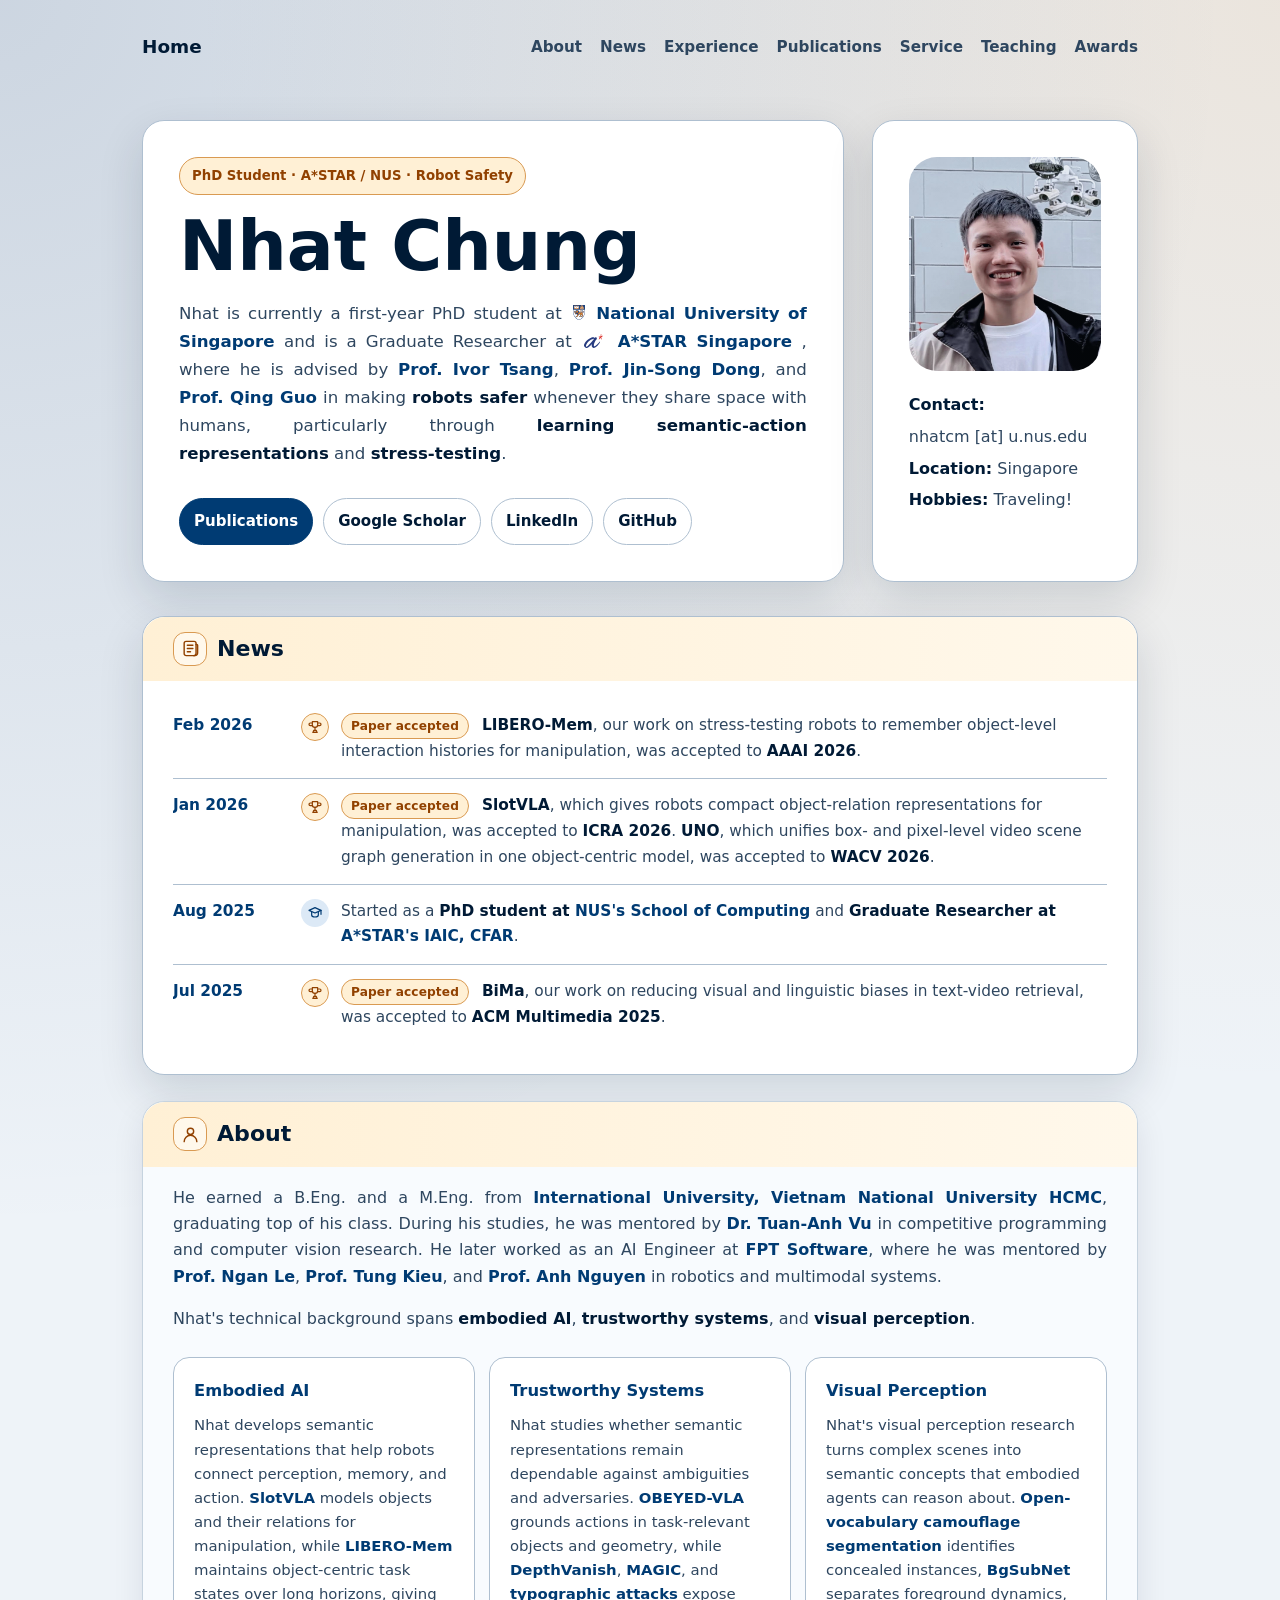
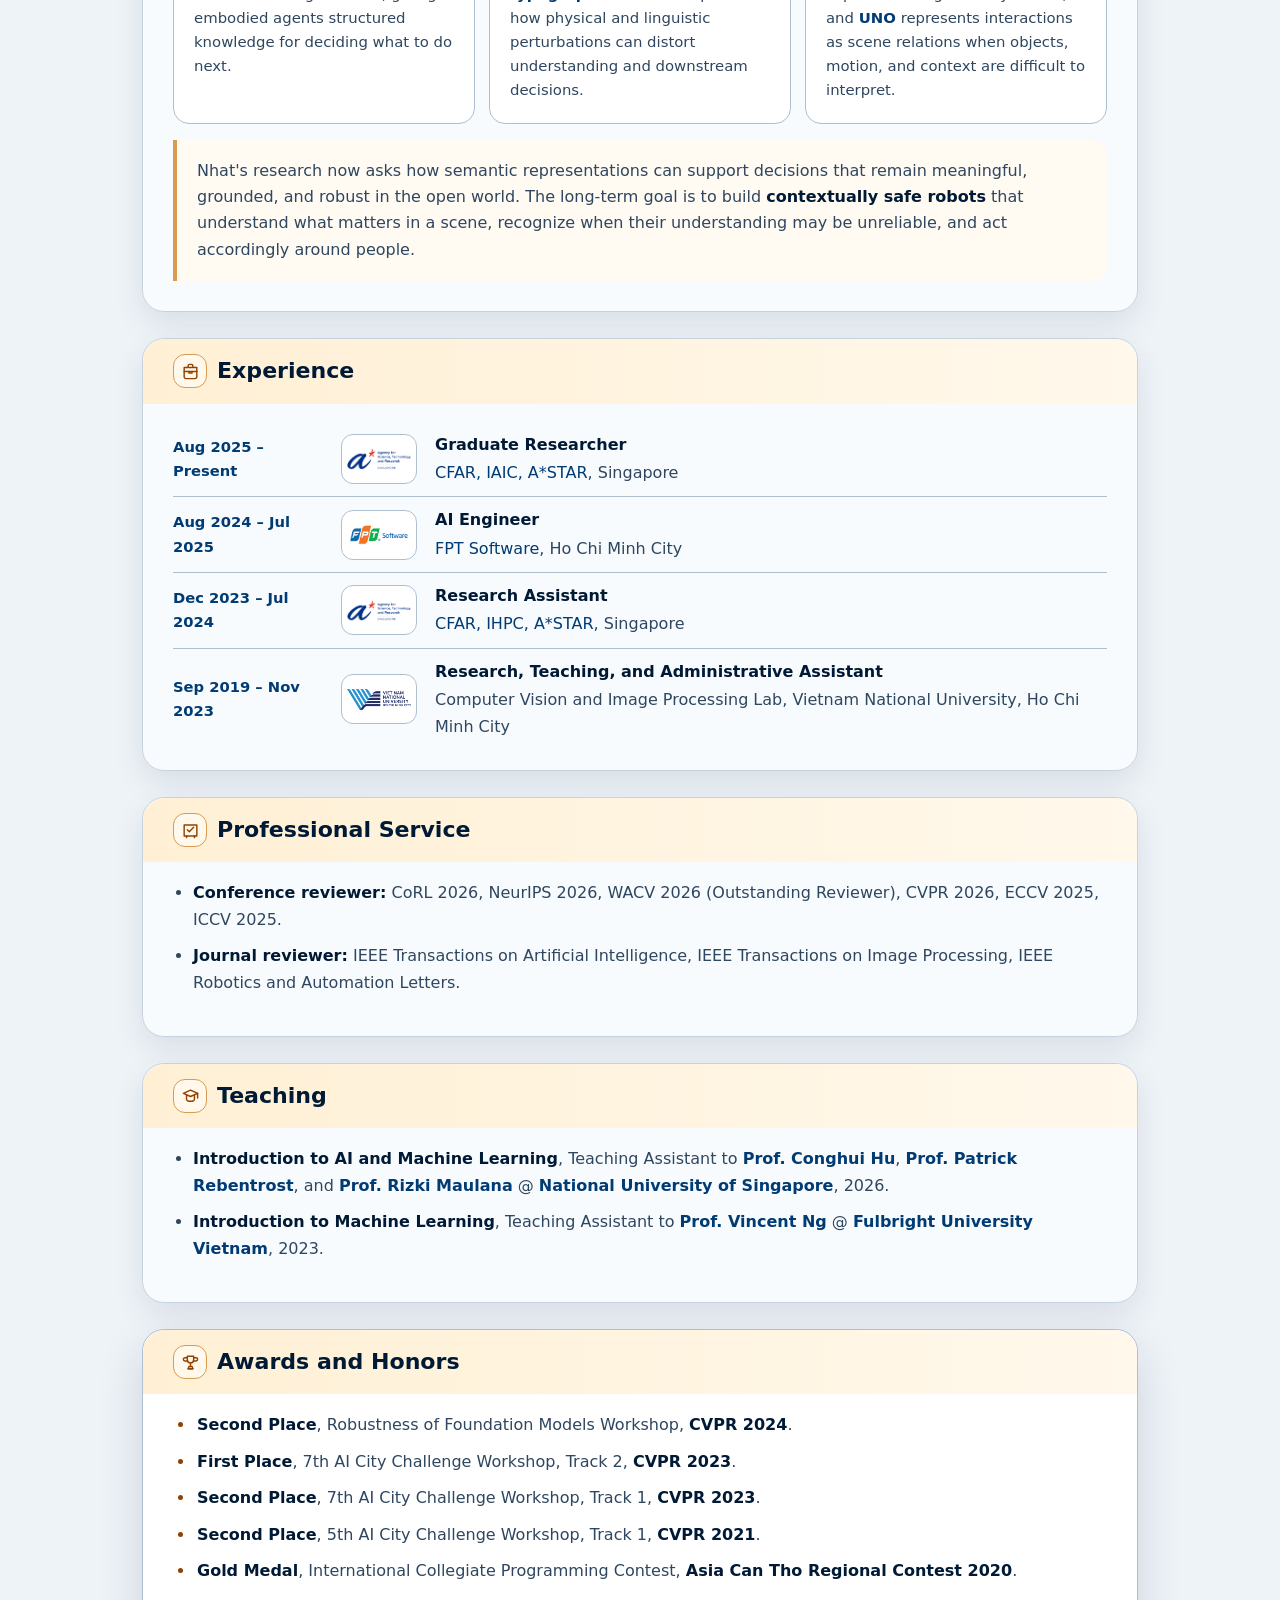
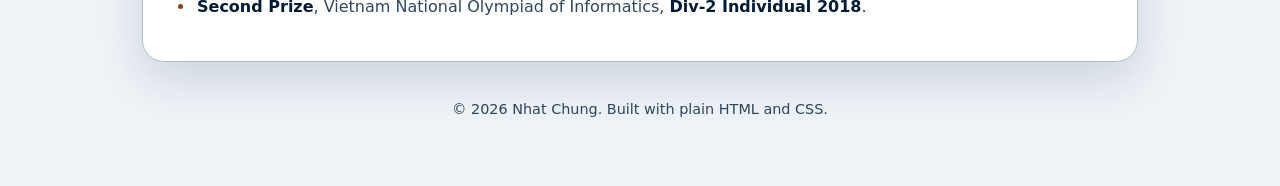
==== commit 45eb61fe: "Update color scheme and TL;DRs" ====
--- a/index.html
+++ b/index.html
@@ -20,7 +20,7 @@
   <link rel="icon" type="image/svg+xml" href="images/icons/sparkle.svg" />
   <link rel="shortcut icon" href="images/icons/cloudy.ico" />
 
-  <link rel="stylesheet" href="stylesheet.css?v=20260713-5" />
+  <link rel="stylesheet" href="stylesheet.css?v=20260713-9" />
 </head>
 
 <body>
@@ -157,7 +157,7 @@
                     </span>
                     <div class="news-entry-content">
                       <span class="news-highlight">Paper accepted</span>
-                      <span><a href="publication.html#liberomem"><strong>LIBERO-Mem</strong></a> was accepted to <strong>AAAI 2026</strong>.</span>
+                      <span><a href="publication.html#liberomem"><strong>LIBERO-Mem</strong></a>, our work on stress-testing robots to remember object-level interaction histories for manipulation, was accepted to <strong>AAAI 2026</strong>.</span>
                     </div>
                   </div>
                 </td>
@@ -172,7 +172,7 @@
                     </span>
                     <div class="news-entry-content">
                       <span class="news-highlight">Paper accepted</span>
-                      <span><a href="publication.html#slotvla"><strong>SlotVLA</strong></a> was accepted to <strong>ICRA 2026</strong>, and <a href="publication.html#uno"><strong>UNO</strong></a> was accepted to <strong>WACV 2026</strong>.</span>
+                      <span><a href="publication.html#slotvla"><strong>SlotVLA</strong></a>, which gives robots compact object-relation representations for manipulation, was accepted to <strong>ICRA 2026</strong>. <a href="publication.html#uno"><strong>UNO</strong></a>, which unifies box- and pixel-level video scene graph generation in one object-centric model, was accepted to <strong>WACV 2026</strong>.</span>
                     </div>
                   </div>
                 </td>
@@ -201,7 +201,7 @@
                     </span>
                     <div class="news-entry-content">
                       <span class="news-highlight">Paper accepted</span>
-                      <span><a href="publication.html#bima"><strong>BiMa</strong></a> was accepted to <strong>ACM Multimedia 2025</strong>.</span>
+                      <span><a href="publication.html#bima"><strong>BiMa</strong></a>, our work on reducing visual and linguistic biases in text-video retrieval, was accepted to <strong>ACM Multimedia 2025</strong>.</span>
                     </div>
                   </div>
                 </td>
--- a/stylesheet.css
+++ b/stylesheet.css
@@ -7,6 +7,7 @@
   --accent-soft: #dce9f6;
   --warm: #914100;
   --warm-soft: #fff0d5;
+  --warm-surface: #fff8eb;
   --warm-line: #d99a52;
   --line: #aebfd0;
   --shadow: 0 18px 45px rgba(0, 26, 53, 0.14);
@@ -333,6 +334,20 @@
   gap: 10px;
 }
 
+section > .section-title {
+  margin: -30px -30px 18px;
+  padding: 14px 30px;
+  background: linear-gradient(90deg, var(--warm-soft), var(--warm-surface));
+  border-radius: var(--radius) var(--radius) 0 0;
+}
+
+section > .section-title .section-icon,
+.section-heading-row .section-icon {
+  color: var(--warm);
+  background: var(--warm-surface);
+  border-color: var(--warm-line);
+}
+
 .section-icon,
 .news-entry-icon,
 .award-icon {
@@ -349,8 +364,8 @@
 }
 
 .news-entry-icon.milestone {
-  color: #174f82;
-  background: #e1edf8;
+  color: var(--accent);
+  background: var(--accent-soft);
 }
 
 .section-icon {
@@ -575,15 +590,13 @@
 }
 
 .news-entry-content {
-  display: flex;
-  flex-wrap: wrap;
-  align-items: baseline;
-  gap: 6px 10px;
+  display: block;
 }
 
 .news-highlight {
   display: inline-flex;
   align-items: center;
+  margin-right: 8px;
   min-height: 25px;
   padding: 2px 9px;
   border: 1px solid var(--warm-line);
@@ -671,6 +684,13 @@
   padding: 40px;
 }
 
+.page-hero h1 {
+  margin: -40px -40px 24px;
+  padding: 18px 40px;
+  background: linear-gradient(90deg, var(--warm-soft), var(--warm-surface));
+  border-radius: var(--radius) var(--radius) 0 0;
+}
+
 .section-links {
   margin-top: 18px;
 }
@@ -747,6 +767,17 @@
   font-weight: inherit;
 }
 
+.paper-tldr {
+  margin: 0 0 10px;
+  color: var(--muted);
+  font-size: 0.94rem;
+  line-height: 1.55;
+}
+
+.paper-tldr strong {
+  color: var(--text);
+}
+
 .paper-year {
   color: var(--muted);
   font-weight: 800;
@@ -789,11 +820,18 @@
   align-items: center;
   justify-content: space-between;
   gap: 18px;
-  margin-bottom: 18px;
+  margin: -30px -30px 18px;
+  padding: 14px 30px;
+  background: linear-gradient(90deg, var(--warm-soft), var(--warm-surface));
+  border-radius: var(--radius) var(--radius) 0 0;
 }
 
 .section-heading-row h2 {
   margin-bottom: 0;
+  padding: 0;
+  background: none;
+  border: 0;
+  border-radius: 0;
 }
 
 .filter-control {
@@ -828,6 +866,15 @@
 }
 
 @media (max-width: 800px) {
+  section > .section-title,
+  .section-heading-row {
+    margin-top: -24px;
+    margin-right: -24px;
+    margin-left: -24px;
+    padding-right: 24px;
+    padding-left: 24px;
+  }
+
   .section-heading-row {
     align-items: flex-start;
     flex-direction: column;
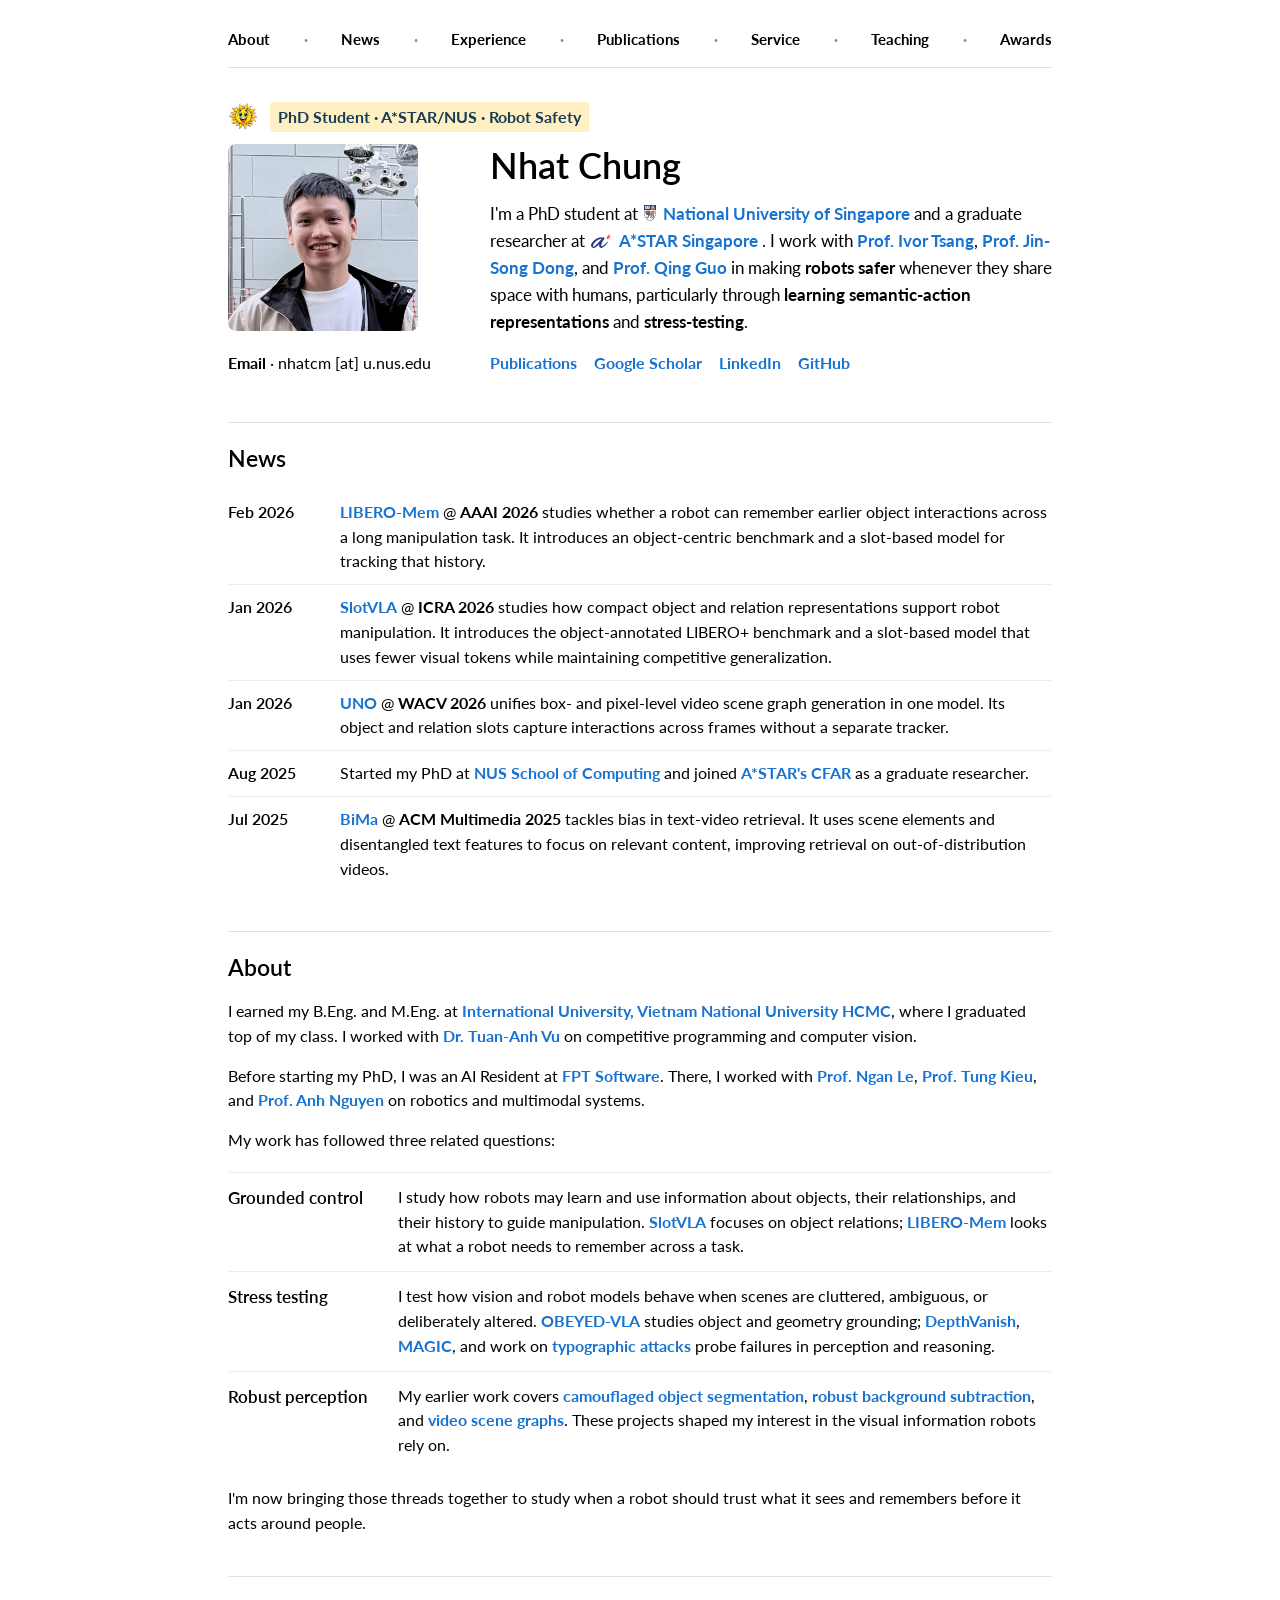
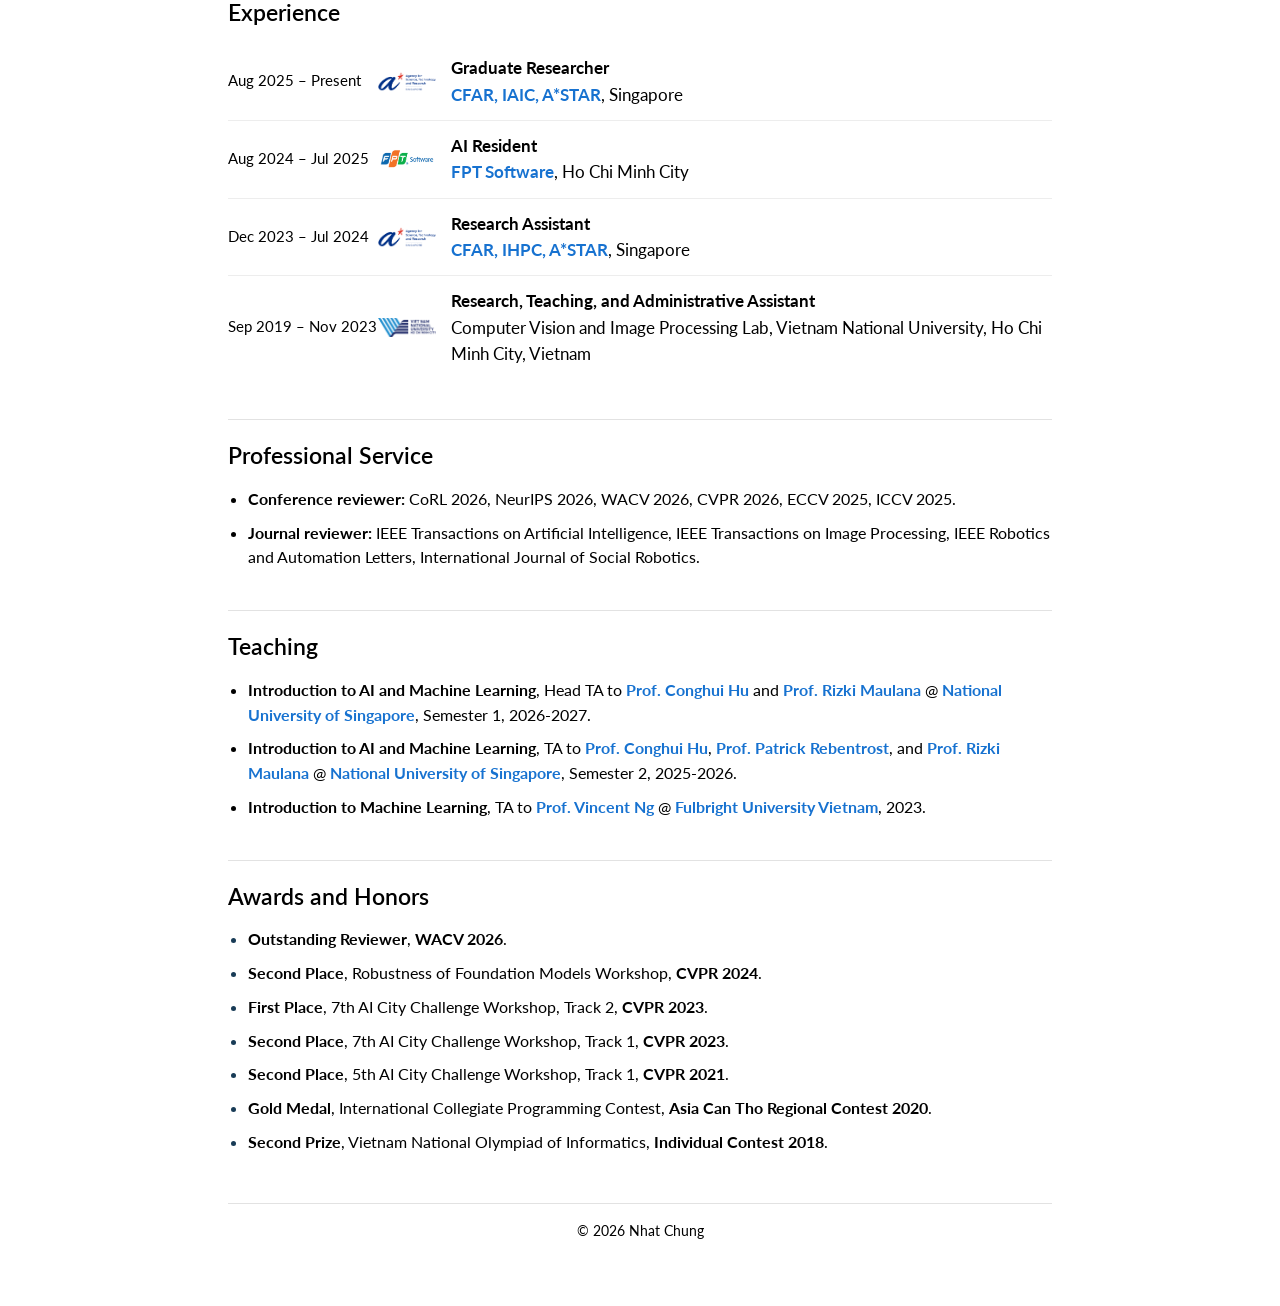
==== commit 029e6c60: "Refine academic site layout and copy" ====
--- a/index.html
+++ b/index.html
@@ -7,20 +7,23 @@
   <title>Nhat Chung</title>
   <meta
     name="description"
-    content="Nhat Chung is a PhD student at A*STAR and NUS working on safety-enabled decision-making for open-world embodied systems."
+    content="Nhat Chung is a PhD student at NUS and a graduate researcher at A*STAR, studying robot learning and safety."
   />
   <meta name="author" content="Nhat Chung" />
   <meta property="og:title" content="Nhat Chung" />
   <meta
     property="og:description"
-    content="PhD student at A*STAR and NUS working on robot safety, embodied AI, and trustworthy computer vision."
+    content="Nhat Chung researches robot learning, visual perception, and how to make embodied systems more reliable."
   />
   <meta property="og:type" content="website" />
   <meta property="og:image" content="images/profile_photo.png" />
-  <link rel="icon" type="image/svg+xml" href="images/icons/sparkle.svg" />
-  <link rel="shortcut icon" href="images/icons/cloudy.ico" />
-
-  <link rel="stylesheet" href="stylesheet.css?v=20260713-9" />
+  <link rel="icon" href="favicon.ico" sizes="any">
+  <link rel="shortcut icon" href="favicon.ico" sizes="any">
+
+  <link rel="preconnect" href="https://fonts.googleapis.com" />
+  <link rel="preconnect" href="https://fonts.gstatic.com" crossorigin />
+  <link href="https://fonts.googleapis.com/css2?family=Lato:wght@400;700&amp;display=swap" rel="stylesheet" />
+  <link rel="stylesheet" href="stylesheet.css?v=20261014-28" />
 </head>
 
 <body>
@@ -79,62 +82,68 @@
 
   <div class="page">
     <header>
-      <div class="brand">Home</div>
       <nav aria-label="Main navigation">
         <a href="#about">About</a>
+        <span class="nav-separator" aria-hidden="true">·</span>
         <a href="#news">News</a>
+        <span class="nav-separator" aria-hidden="true">·</span>
         <a href="#experience">Experience</a>
+        <span class="nav-separator" aria-hidden="true">·</span>
         <a href="publication.html">Publications</a>
+        <span class="nav-separator" aria-hidden="true">·</span>
         <a href="#service">Service</a>
+        <span class="nav-separator" aria-hidden="true">·</span>
         <a href="#teaching">Teaching</a>
+        <span class="nav-separator" aria-hidden="true">·</span>
         <a href="#awards">Awards</a>
       </nav>
     </header>
 
     <main>
       <div class="hero">
+        <div class="eyebrow">
+          <a class="brand" href="index.html" aria-label="Home"><img src="images/icons/sun.jpg" alt="" width="32" height="32" /></a>
+          <span>PhD Student · A*STAR/NUS · Robot Safety</span>
+        </div>
+
         <div class="hero-card">
-          <div class="eyebrow">PhD Student · A*STAR / NUS · Robot Safety</div>
-
           <h1>Nhat Chung</h1>
 
           <p class="subtitle">
-            Nhat is currently a first-year PhD student at&thinsp; 
+            I'm a PhD student at&thinsp;
             <a class="inline-logo-link" href="https://www.comp.nus.edu.sg/">
               <img src="images/nus-logo.svg" alt="" loading="lazy" />
               <span>National University of Singapore</span>
             </a>
-            and is a Graduate Researcher at&thinsp;
+            and a graduate researcher at&thinsp;
             <a class="inline-logo-link" href="https://www.a-star.edu.sg/cfar">
               <img src="images/astar-logo.svg" alt="" loading="lazy" />
               <span>A*STAR Singapore</span>
-            </a>, where he is advised by
+            </a>. I work with
             <a href="https://scholar.google.com/citations?user=rJMOlVsAAAAJ&amp;hl=en">Prof. Ivor Tsang</a>,
             <a href="https://scholar.google.com/citations?user=tuLa1AsAAAAJ&amp;hl=en">Prof. Jin-Song Dong</a>,
             and <a href="https://scholar.google.com/citations?user=Rj2x4QUAAAAJ&amp;hl=zh-CN">Prof. Qing Guo</a>
-            in making <strong>robots safer</strong> whenever they
-            share space with humans, particularly through
+            in making <strong>robots safer</strong> whenever they share space with humans, particularly through
             <strong>learning semantic-action representations</strong> and <strong>stress-testing</strong>.
           </p>
 
-          <div class="links">
+          <!-- <div>Based in Singapore</div>
+          <div>Outside research, I enjoy traveling.</div> -->
+        </div>
+
+        <aside class="profile-box">
+          <img class="avatar" src="images/profile_photo.png" alt="Portrait of Nhat Chung" width="742" height="727" />
+        </aside>
+
+        <div class="links hero-links">
+          <span class="hero-email"><strong>Email</strong> · nhatcm [at] u.nus.edu</span>
+          <div class="hero-action-links">
             <a class="button primary" href="publication.html">Publications</a>
             <a class="button" href="https://scholar.google.com/citations?user=LZb_-BwAAAAJ">Google Scholar</a>
             <a class="button" href="https://www.linkedin.com/in/nhat-chung-579408178/">LinkedIn</a>
             <a class="button" href="https://github.com/nhatchung14">GitHub</a>
           </div>
         </div>
-
-        <aside class="profile-box">
-          <div class="avatar" aria-label="Portrait of Nhat Chung"></div>
-
-          <div class="profile-meta">
-            <div><strong>Contact:</strong></div>
-            <div>nhatcm [at] u.nus.edu</div>
-            <div><strong>Location:</strong> Singapore</div>
-            <div><strong>Hobbies:</strong> Traveling!</div>
-          </div>
-        </aside>
       </div>
 
       <section id="news">
@@ -157,7 +166,7 @@
                     </span>
                     <div class="news-entry-content">
                       <span class="news-highlight">Paper accepted</span>
-                      <span><a href="publication.html#liberomem"><strong>LIBERO-Mem</strong></a>, our work on stress-testing robots to remember object-level interaction histories for manipulation, was accepted to <strong>AAAI 2026</strong>.</span>
+                      <span><a href="publication.html#liberomem"><strong>LIBERO-Mem</strong></a> @ <strong>AAAI 2026</strong> studies whether a robot can remember earlier object interactions across a long manipulation task. It introduces an object-centric benchmark and a slot-based model for tracking that history.</span>
                     </div>
                   </div>
                 </td>
@@ -172,7 +181,22 @@
                     </span>
                     <div class="news-entry-content">
                       <span class="news-highlight">Paper accepted</span>
-                      <span><a href="publication.html#slotvla"><strong>SlotVLA</strong></a>, which gives robots compact object-relation representations for manipulation, was accepted to <strong>ICRA 2026</strong>. <a href="publication.html#uno"><strong>UNO</strong></a>, which unifies box- and pixel-level video scene graph generation in one object-centric model, was accepted to <strong>WACV 2026</strong>.</span>
+                      <span><a href="publication.html#slotvla"><strong>SlotVLA</strong></a> @ <strong>ICRA 2026</strong> studies how compact object and relation representations support robot manipulation. It introduces the object-annotated LIBERO+ benchmark and a slot-based model that uses fewer visual tokens while maintaining competitive generalization.</span>
+                    </div>
+                  </div>
+                </td>
+              </tr>
+
+              <tr>
+                <th scope="row">Jan 2026</th>
+                <td>
+                  <div class="news-entry">
+                    <span class="news-entry-icon acceptance">
+                      <svg aria-hidden="true"><use href="#icon-trophy"></use></svg>
+                    </span>
+                    <div class="news-entry-content">
+                      <span class="news-highlight">Paper accepted</span>
+                      <span><a href="publication.html#uno"><strong>UNO</strong></a> @ <strong>WACV 2026</strong> unifies box- and pixel-level video scene graph generation in one model. Its object and relation slots capture interactions across frames without a separate tracker.</span>
                     </div>
                   </div>
                 </td>
@@ -186,7 +210,7 @@
                       <svg aria-hidden="true"><use href="#icon-graduation"></use></svg>
                     </span>
                     <div class="news-entry-content">
-                      <span>Started as a <strong>PhD student at <a href="https://www.comp.nus.edu.sg/">NUS's School of Computing</a></strong> and <strong>Graduate Researcher at <a href="https://www.a-star.edu.sg/cfar">A*STAR's IAIC, CFAR</a></strong>.</span>
+                      <span>Started my PhD at <a href="https://www.comp.nus.edu.sg/">NUS School of Computing</a> and joined <a href="https://www.a-star.edu.sg/cfar">A*STAR's CFAR</a> as a graduate researcher.</span>
                     </div>
                   </div>
                 </td>
@@ -201,7 +225,7 @@
                     </span>
                     <div class="news-entry-content">
                       <span class="news-highlight">Paper accepted</span>
-                      <span><a href="publication.html#bima"><strong>BiMa</strong></a>, our work on reducing visual and linguistic biases in text-video retrieval, was accepted to <strong>ACM Multimedia 2025</strong>.</span>
+                      <span><a href="publication.html#bima"><strong>BiMa</strong></a> @ <strong>ACM Multimedia 2025</strong> tackles bias in text-video retrieval. It uses scene elements and disentangled text features to focus on relevant content, improving retrieval on out-of-distribution videos.</span>
                     </div>
                   </div>
                 </td>
@@ -219,62 +243,54 @@
           About
         </h2>
         <p>
-          He earned a B.Eng. and
-          a M.Eng. from <a href="https://vnuhcm.edu.vn/en/">International University,
-          Vietnam National University HCMC</a>, graduating top of his class. During his studies, he was mentored by
-          <a href="https://scholar.google.com/citations?user=EgDjnEEAAAAJ&amp;hl=en">Dr. Tuan-Anh Vu</a> in competitive programming and computer vision research.
-        
-          He later worked as an AI Engineer at <a href="https://fptsoftware.com/en">FPT Software</a>, where
-          he was mentored by <a href="https://scholar.google.com/citations?user=8ck0k_UAAAAJ&amp;hl=en">Prof. Ngan Le</a>,
+          I earned my B.Eng. and M.Eng. at <a href="https://vnuhcm.edu.vn/en/">International University,
+          Vietnam National University HCMC</a>, where I graduated top of my class. I worked with
+          <a href="https://scholar.google.com/citations?user=EgDjnEEAAAAJ&amp;hl=en">Dr. Tuan-Anh Vu</a> on competitive programming and computer vision.
+        </p>
+
+        <p>
+          Before starting my PhD, I was an AI Resident at <a href="https://fptsoftware.com/en">FPT Software</a>. There, I worked with <a href="https://scholar.google.com/citations?user=8ck0k_UAAAAJ&amp;hl=en">Prof. Ngan Le</a>,
           <a href="https://scholar.google.com/citations?user=9luXdEIAAAAJ&amp;hl=en">Prof. Tung Kieu</a>,
-          and <a href="https://scholar.google.com/citations?user=gEbaF0sAAAAJ&amp;hl=en">Prof. Anh Nguyen</a> in robotics and multimodal systems.
+          and <a href="https://scholar.google.com/citations?user=gEbaF0sAAAAJ&amp;hl=en">Prof. Anh Nguyen</a> on robotics and multimodal systems.
         </p>
 
         <p>
-          Nhat's technical background spans <strong>embodied AI</strong>, <strong>trustworthy systems</strong>, and <strong>visual perception</strong>.
+          My work has followed three related questions:
         </p>
 
         <div class="research-themes" aria-label="Research themes">
           <article class="research-theme">
-            <h3>Embodied AI</h3>
+            <h3>Grounded control</h3>
             <p>
-              Nhat develops semantic representations that help robots connect perception, memory, and action.
-              <a href="publication.html#slotvla">SlotVLA</a>
-              models objects and their relations for manipulation, while
-              <a href="publication.html#liberomem">LIBERO-Mem</a>
-              maintains object-centric task states over long horizons, giving embodied agents structured knowledge for deciding what to do next.
+              I study how robots may learn and use information about objects, their relationships, and their history to guide manipulation.
+              <a href="publication.html#slotvla">SlotVLA</a> focuses on object relations;
+              <a href="publication.html#liberomem">LIBERO-Mem</a> looks at what a robot needs to remember across a task.
             </p>
           </article>
 
           <article class="research-theme">
-            <h3>Trustworthy Systems</h3>
+            <h3>Stress testing</h3>
             <p>
-              Nhat studies whether semantic representations remain dependable against ambiguities and adversaries.
-              <a href="publication.html#obeyed-vla">OBEYED-VLA</a>
-              grounds actions in task-relevant objects and geometry, while
+              I test how vision and robot models behave when scenes are cluttered, ambiguous, or deliberately altered.
+              <a href="publication.html#obeyed-vla">OBEYED-VLA</a> studies object and geometry grounding;
               <a href="publication.html#depthvanish">DepthVanish</a>,
-              <a href="publication.html#magic">MAGIC</a>, and
-              <a href="publication.html#typoattack">typographic attacks</a>
-              expose how physical and linguistic perturbations can distort understanding and downstream decisions.
+              <a href="publication.html#magic">MAGIC</a>, and work on
+              <a href="publication.html#typoattack">typographic attacks</a> probe failures in perception and reasoning.
             </p>
           </article>
 
           <article class="research-theme">
-            <h3>Visual Perception</h3>
+            <h3>Robust perception</h3>
             <p>
-              Nhat's visual perception research turns complex scenes into semantic concepts that embodied agents can reason about.
-              <a href="publication.html#camoudet">Open-vocabulary camouflage segmentation</a>
-              identifies concealed instances,
-              <a href="publication.html#bgsubnet">BgSubNet</a>
-              separates foreground dynamics, and
-              <a href="publication.html#uno">UNO</a>
-              represents interactions as scene relations when objects, motion, and context are difficult to interpret.
+              My earlier work covers <a href="publication.html#camoudet">camouflaged object segmentation</a>,
+              <a href="publication.html#bgsubnet">robust background subtraction</a>, and
+              <a href="publication.html#uno">video scene graphs</a>. These projects shaped my interest in the visual information robots rely on.
             </p>
           </article>
         </div>
 
         <p class="research-convergence">
-          Nhat's research now asks how semantic representations can support decisions that remain meaningful, grounded, and robust in the open world. The long-term goal is to build <strong>contextually safe robots</strong> that understand what matters in a scene, recognize when their understanding may be unreliable, and act accordingly around people.
+          I'm now bringing those threads together to study when a robot should trust what it sees and remembers before it acts around people.
         </p>
       </section>
 
@@ -304,7 +320,7 @@
               <img src="images/fptsoftware-logo.png" alt="FPT Software" loading="lazy" />
             </a>
             <div>
-              <div class="item-title">AI Engineer</div>
+              <div class="item-title">AI Resident</div>
               <div class="item-place"><a href="https://fptsoftware.com/en">FPT Software</a>, Ho Chi Minh City</div>
             </div>
           </div>
@@ -327,7 +343,7 @@
             </a>
             <div>
               <div class="item-title">Research, Teaching, and Administrative Assistant</div>
-              <div class="item-place">Computer Vision and Image Processing Lab, Vietnam National University, Ho Chi Minh City</div>
+              <div class="item-place">Computer Vision and Image Processing Lab, Vietnam National University, Ho Chi Minh City, Vietnam</div>
             </div>
           </div>
         </div>
@@ -344,7 +360,7 @@
         <ul class="service-list">
           <li>
             <strong>Conference reviewer:</strong>
-            CoRL 2026, NeurIPS 2026, WACV 2026 (Outstanding Reviewer),
+            CoRL 2026, NeurIPS 2026, WACV 2026,
             CVPR 2026, ECCV 2025, ICCV 2025.
           </li>
 
@@ -352,7 +368,8 @@
             <strong>Journal reviewer:</strong>
             IEEE Transactions on Artificial Intelligence,
             IEEE Transactions on Image Processing,
-            IEEE Robotics and Automation Letters.
+            IEEE Robotics and Automation Letters,
+            International Journal of Social Robotics.
           </li>
         </ul>
       </section>
@@ -368,16 +385,26 @@
         <ul class="teaching-list">
           <li>
             <strong>Introduction to AI and Machine Learning</strong>,
-            Teaching Assistant to
+            Head TA to
+            <a href="https://scholar.google.com/citations?user=1D4xX8MAAAAJ&amp;hl=en">Prof. Conghui Hu</a>
+            and <a href="https://www.comp.nus.edu.sg/cs/people/maulana/">Prof. Rizki Maulana</a> @
+            <a href="https://www.comp.nus.edu.sg/">National University of Singapore</a>,
+            Semester 1, 2026-2027.
+          </li>
+
+          <li>
+            <strong>Introduction to AI and Machine Learning</strong>,
+            TA to
             <a href="https://scholar.google.com/citations?user=1D4xX8MAAAAJ&amp;hl=en">Prof. Conghui Hu</a>,
             <a href="https://scholar.google.com/citations?user=XWHSBmUAAAAJ&amp;hl=en">Prof. Patrick Rebentrost</a>,
             and <a href="https://www.comp.nus.edu.sg/cs/people/maulana/">Prof. Rizki Maulana</a> @
-            <a href="https://www.comp.nus.edu.sg/">National University of Singapore</a>, 2026.
+            <a href="https://www.comp.nus.edu.sg/">National University of Singapore</a>,
+            Semester 2, 2025-2026.
           </li>
 
           <li>
             <strong>Introduction to Machine Learning</strong>,
-            Teaching Assistant to
+            TA to
             <a href="https://scholar.google.com/citations?user=4UyniXYAAAAJ&amp;hl=en">Prof. Vincent Ng</a> @
             <a href="https://fulbright.edu.vn/">Fulbright University Vietnam</a>, 2023.
           </li>
@@ -393,19 +420,20 @@
         </h2>
 
         <ul class="award-list">
+          <li><strong>Outstanding Reviewer</strong>, <strong>WACV 2026</strong>.</li>
           <li><strong>Second Place</strong>, Robustness of Foundation Models Workshop, <strong>CVPR 2024</strong>.</li>
           <li><strong>First Place</strong>, 7th AI City Challenge Workshop, Track 2, <strong>CVPR 2023</strong>.</li>
           <li><strong>Second Place</strong>, 7th AI City Challenge Workshop, Track 1, <strong>CVPR 2023</strong>.</li>
           <li><strong>Second Place</strong>, 5th AI City Challenge Workshop, Track 1, <strong>CVPR 2021</strong>.</li>
           <li><strong>Gold Medal</strong>, International Collegiate Programming Contest, <strong>Asia Can Tho Regional Contest 2020</strong>.</li>
-          <li><strong>Second Prize</strong>, Vietnam National Olympiad of Informatics, <strong>Div-2 Individual 2018</strong>.</li>
+          <li><strong>Second Prize</strong>, Vietnam National Olympiad of Informatics, <strong>Individual Contest 2018</strong>.</li>
         </ul>
       </section>
 
     </main>
 
     <footer>
-      © 2026 Nhat Chung. Built with plain HTML and CSS.
+      © 2026 Nhat Chung
     </footer>
   </div>
 </body>
--- a/stylesheet.css
+++ b/stylesheet.css
@@ -1,18 +1,12 @@
 :root {
-  --bg: #eef3f8;
-  --card: #ffffff;
-  --text: #001a35;
-  --muted: #2e465f;
-  --accent: #003b73;
-  --accent-soft: #dce9f6;
-  --warm: #914100;
-  --warm-soft: #fff0d5;
-  --warm-surface: #fff8eb;
-  --warm-line: #d99a52;
-  --line: #aebfd0;
-  --shadow: 0 18px 45px rgba(0, 26, 53, 0.14);
-  --radius: 22px;
-  --max-width: 1040px;
+  --text: #000;
+  --navy: #183b56;
+  --link: #1772d0;
+  --link-hover: #ad6200;
+  --sun: #e6a01b;
+  --sun-soft: #fff0c4;
+  --line: #e2e2e2;
+  --max-width: 880px;
 }
 
 * {
@@ -25,640 +19,525 @@
 
 body {
   margin: 0;
-  font-family: Inter, ui-sans-serif, system-ui, -apple-system, BlinkMacSystemFont, "Segoe UI", sans-serif;
-  background:
-    radial-gradient(circle at top left, rgba(11, 45, 92, 0.15), transparent 34%),
-    radial-gradient(circle at top right, rgba(217, 154, 82, 0.16), transparent 30%),
-    var(--bg);
-  color: var(--muted);
-  line-height: 1.65;
+  background: #fff;
+  color: var(--text);
+  font-family: "Lato", "Helvetica Neue", Arial, sans-serif;
+  font-size: 1.0625rem;
+  line-height: 1.55;
 }
 
 button,
 select,
 input,
 textarea {
-  font-family: inherit;
-}
-
-.icon-sprite {
-  display: none;
+  font: inherit;
 }
 
 a {
-  color: var(--accent);
-  font-family: inherit;
+  color: var(--link);
+  font-weight: 700;
   text-decoration: none;
 }
 
 a:hover {
+  color: var(--link-hover);
   text-decoration: underline;
+  text-underline-offset: 3px;
 }
 
 a:focus-visible,
 button:focus-visible,
 select:focus-visible {
-  outline: 3px solid #1976c5;
+  outline: 2px solid var(--navy);
   outline-offset: 3px;
+}
+
+.icon-sprite,
+.section-icon,
+.news-entry-icon,
+.news-highlight {
+  display: none;
 }
 
 .page {
   max-width: var(--max-width);
   margin: 0 auto;
-  padding: 32px 22px 64px;
+  padding: 28px 28px 64px;
 }
 
 header {
   display: flex;
+  align-items: center;
+  justify-content: flex-start;
+  gap: 20px;
+  padding-bottom: 15px;
+  border-bottom: 1px solid var(--line);
+}
+
+.brand {
+  display: inline-flex;
+  align-items: center;
+  gap: 9px;
+  flex: 0 0 auto;
+  color: var(--text);
+  font-size: 1.05rem;
+  font-weight: 700;
+  text-decoration: none;
+}
+
+.brand img {
+  display: block;
+  width: 30px;
+  height: 30px;
+  object-fit: contain;
+}
+
+nav {
+  display: flex;
+  flex: 1;
+  flex-wrap: wrap;
+  align-items: center;
   justify-content: space-between;
-  align-items: center;
-  gap: 18px;
-  margin-bottom: 58px;
-}
-
-.brand {
+  gap: 6px 16px;
+  width: 100%;
+  font-size: 0.95rem;
+}
+
+nav a {
   color: var(--text);
-  font-weight: 800;
-  letter-spacing: 0;
-  font-size: 1.15rem;
-}
-
-nav {
-  display: flex;
-  gap: 18px;
-  flex-wrap: wrap;
-  font-size: 0.95rem;
-}
-
-nav a {
-  color: var(--muted);
-  font-weight: 650;
-}
-
-nav a:hover,
+  font-weight: 700;
+}
+
+nav a:hover {
+  color: var(--text);
+}
+
+.nav-separator {
+  color: #a68a51;
+  font-weight: 700;
+  user-select: none;
+}
+
 nav a[aria-current="page"] {
-  color: var(--accent);
+  color: var(--text);
+  text-decoration: none;
 }
 
 .hero {
   display: grid;
-  grid-template-columns: minmax(0, 1.45fr) minmax(240px, 0.55fr);
-  gap: 28px;
-  align-items: stretch;
-  margin-bottom: 34px;
-}
-
-.hero-card,
-.profile-box,
-section {
-  background: var(--card);
-  border: 1px solid var(--line);
-  border-radius: var(--radius);
-  box-shadow: var(--shadow);
-  backdrop-filter: blur(16px);
+  grid-template-columns: 228px minmax(0, 1fr);
+  grid-template-areas: "eyebrow eyebrow" "profile intro" "links links";
+  column-gap: 34px;
+  row-gap: 12px;
+  align-items: start;
+  margin: 34px 0 46px;
 }
 
 .hero-card {
-  padding: 36px;
-}
-
-.hero > .hero-card,
-.hero > .profile-box {
-  height: 100%;
-  min-height: 100%;
+  grid-area: intro;
+  min-width: 0;
+}
+
+.profile-box {
+  grid-area: profile;
+  align-self: start;
+}
+
+.avatar {
+  display: block;
+  width: 190px;
+  max-width: 100%;
+  height: auto;
+  border-radius: 8px;
 }
 
 .eyebrow {
-  display: inline-flex;
-  align-items: center;
-  gap: 8px;
-  padding: 7px 12px;
-  border-radius: 999px;
-  background: var(--warm-soft);
-  color: var(--warm);
-  border: 1px solid var(--warm-line);
-  font-weight: 750;
-  font-size: 0.83rem;
-  margin-bottom: 18px;
-}
-
-.eyebrow-icon {
-  width: 15px;
-  height: 15px;
-  fill: none;
-  stroke: currentColor;
-  stroke-width: 1.8;
-  stroke-linecap: round;
-  stroke-linejoin: round;
+  grid-area: eyebrow;
+  display: flex;
+  align-items: center;
+  gap: 12px;
+  color: var(--navy);
+  font-size: 1rem;
+  font-weight: 700;
+}
+
+.eyebrow span {
+  padding: 3px 8px;
+  border-radius: 3px;
+  background: var(--sun-soft);
+}
+
+h1,
+h2,
+h3 {
+  color: var(--text);
 }
 
 h1 {
-  color: var(--text);
-  font-size: 4.35rem;
-  line-height: 0.96;
-  letter-spacing: 0;
-  margin: 0 0 20px;
+  margin: 0 0 12px;
+  font-size: clamp(2rem, 4vw, 2.25rem);
+  font-weight: 600;
+  line-height: 1.2;
+}
+
+h2 {
+  margin: 0 0 16px;
+  font-size: 1.42rem;
+  font-weight: 600;
+  line-height: 1.3;
+}
+
+h3 {
+  margin: 0 0 5px;
+  font-size: 1.08rem;
+  font-weight: 600;
+}
+
+p {
+  margin: 0 0 15px;
 }
 
 .subtitle {
-  font-size: 1.04rem;
-  line-height: 1.68;
-  color: var(--muted);
-  max-width: 760px;
+  max-width: 680px;
   margin: 0;
-}
-
-.subtitle,
-section p {
-  text-align: justify;
-  text-justify: inter-word;
-  hyphens: auto;
-}
-
-.highlight {
-  color: var(--text);
-  font-weight: 760;
-}
-
-.subtitle strong,
-.profile-box strong,
-section p strong,
-section li strong,
-.news-table strong,
-.award-list strong,
-.service-list strong,
-.teaching-list strong {
-  color: var(--text);
-  font-family: inherit;
-  font-weight: 760;
-}
-
-.profile-meta strong,
-.item-title {
-  color: var(--text);
-}
-
-.subtitle a,
-section p a,
-section li a {
-  font-family: inherit;
-  font-weight: 760;
-}
-
-.links {
-  display: flex;
-  flex-wrap: wrap;
-  gap: 10px;
-  margin-top: 30px;
-}
-
-.button {
-  display: inline-flex;
-  align-items: center;
-  justify-content: center;
-  padding: 10px 14px;
-  border-radius: 999px;
-  border: 1px solid var(--line);
-  background: #fff;
-  color: var(--text);
-  font-weight: 750;
-  font-size: 0.94rem;
-  transition: transform 160ms ease, border-color 160ms ease, box-shadow 160ms ease;
-}
-
-.button.primary {
-  background: var(--accent);
-  color: #fff;
-  border-color: var(--accent);
-}
-
-.button.primary:hover {
-  background: #002b55;
-  border-color: #002b55;
-}
-
-.button:hover {
-  border-color: var(--accent);
-  box-shadow: 0 8px 22px rgba(7, 26, 51, 0.1);
-  text-decoration: none;
-  transform: translateY(-1px);
-}
-
-.profile-box {
-  padding: 36px;
-  display: flex;
-  flex-direction: column;
-  justify-content: flex-start;
-  align-items: center;
-  text-align: left;
-}
-
-.avatar {
-  width: min(100%, 210px);
-  aspect-ratio: 0.90;
-  border-radius: 28px;
-  background:
-    linear-gradient(135deg, rgba(11, 45, 92, 0.09), rgba(54, 96, 148, 0.06)),
-    url("images/profile_photo.png");
-  background-size: cover;
-  background-position: center;
-  margin: 0 auto 22px;
-}
-
-.profile-box p {
-  margin: 0;
-  color: var(--muted);
-  font-size: 0.96rem;
-}
-
-.profile-meta {
-  width: 100%;
-  margin-top: 0;
-  display: grid;
-  gap: 7px;
-  font-size: 1rem;
-  line-height: 1.55;
-  color: var(--muted);
-}
-
-.profile-meta-group,
-.profile-meta-focus {
-  display: grid;
-  gap: 2px;
-}
-
-.inline-logo-link {
-  display: inline;
-  vertical-align: baseline;
-  white-space: normal;
+  line-height: 1.6;
 }
 
 .inline-logo-link img {
   display: inline-block;
   width: auto;
-  height: 0.82em;
+  height: 0.85em;
   margin-right: 3px;
   object-fit: contain;
-  vertical-align: -0.06em;
+  vertical-align: -0.08em;
 }
 
 .inline-logo-link[href*="comp.nus.edu.sg"] img {
-  height: 0.9em;
+  height: 0.92em;
+}
+
+.links {
+  display: flex;
+  flex-wrap: wrap;
+  gap: 5px 17px;
+  margin-top: 16px;
+}
+
+.hero-links {
+  grid-area: links;
+  display: grid;
+  grid-template-columns: 228px minmax(0, 1fr);
+  column-gap: 34px;
+  align-items: start;
+  margin-top: 4px;
+}
+
+.hero-email {
+  font-size: 1rem;
+  white-space: nowrap;
+}
+
+.hero-action-links {
+  display: flex;
+  flex-wrap: wrap;
+  gap: 5px 17px;
+}
+
+.button,
+.paper-links a {
+  display: inline;
+  padding: 0;
+  border: 0;
+  background: none;
+  color: var(--link);
+  font-size: 1rem;
+  font-weight: 700;
+  text-decoration: none;
+}
+
+.button.primary {
+  font-weight: 700;
+}
+
+.button:hover,
+.paper-links a:hover {
+  color: var(--link-hover);
+  text-decoration: underline;
+  text-underline-offset: 3px;
 }
 
 section {
-  margin-top: 26px;
-  padding: 30px;
-}
-
-/* Quieter surfaces let the longer, information-dense sections breathe. */
+  margin-top: 40px;
+  padding-top: 21px;
+  border-top: 1px solid var(--line);
+}
+
+#news,
 #about,
-#experience,
 #service,
-#teaching {
-  background: #f8fbfe;
-  border-color: #c6d3df;
-  box-shadow: 0 12px 32px rgba(0, 26, 53, 0.09);
-}
-
-h2 {
-  color: var(--text);
-  margin: 0 0 18px;
-  font-size: 1.38rem;
-  letter-spacing: 0;
-}
-
-.section-title {
-  display: flex;
-  align-items: center;
-  gap: 10px;
-}
-
-section > .section-title {
-  margin: -30px -30px 18px;
-  padding: 14px 30px;
-  background: linear-gradient(90deg, var(--warm-soft), var(--warm-surface));
-  border-radius: var(--radius) var(--radius) 0 0;
-}
-
-section > .section-title .section-icon,
-.section-heading-row .section-icon {
-  color: var(--warm);
-  background: var(--warm-surface);
-  border-color: var(--warm-line);
-}
-
-.section-icon,
-.news-entry-icon,
-.award-icon {
-  display: inline-grid;
-  place-items: center;
-  flex: 0 0 auto;
-  color: var(--accent);
-}
-
-.news-entry-icon.acceptance {
-  color: var(--warm);
-  background: var(--warm-soft);
-  border: 1px solid var(--warm-line);
-}
-
-.news-entry-icon.milestone {
-  color: var(--accent);
-  background: var(--accent-soft);
-}
-
-.section-icon {
-  width: 34px;
-  height: 34px;
-  border: 1px solid #9db4ca;
-  border-radius: 12px;
-  background: var(--accent-soft);
-}
-
-.section-icon svg {
-  width: 19px;
-  height: 19px;
-}
-
-.news-entry-icon,
-.award-icon {
-  width: 28px;
-  height: 28px;
-  border-radius: 999px;
-  background: var(--accent-soft);
-}
-
-.award-icon {
-  color: var(--warm);
-  background: var(--warm-soft);
-  border: 1px solid var(--warm-line);
-}
-
-.news-entry-icon svg,
-.award-icon svg {
-  width: 16px;
-  height: 16px;
-}
-
-.section-icon svg,
-.news-entry-icon svg,
-.award-icon svg {
-  fill: none;
-  stroke: currentColor;
-  stroke-width: 1.8;
-  stroke-linecap: round;
-  stroke-linejoin: round;
-}
-
-h3 {
-  color: var(--text);
-  margin: 0 0 8px;
+#teaching,
+#awards {
   font-size: 1rem;
 }
 
-p {
-  margin-top: 0;
+.news-table {
+  width: 100%;
+  border-collapse: collapse;
+  font-size: 1rem;
+}
+
+.news-table tr + tr {
+  border-top: 1px solid #ededed;
+}
+
+.news-table th,
+.news-table td {
+  padding: 10px 0;
+  text-align: left;
+  vertical-align: top;
+}
+
+.news-table th {
+  width: 112px;
+  padding-right: 18px;
+  font-weight: 600;
+  white-space: nowrap;
+}
+
+.news-entry,
+.news-entry-content {
+  display: block;
 }
 
 .research-themes {
+  margin: 19px 0 16px;
+}
+
+.research-theme {
   display: grid;
-  grid-template-columns: repeat(3, minmax(0, 1fr));
-  gap: 14px;
-  margin-top: 24px;
-}
-
-.research-theme {
-  display: flex;
-  flex-direction: column;
-  min-width: 0;
-  height: 100%;
-  padding: 20px;
-  border: 1px solid var(--line);
-  border-radius: 16px;
-  background: #ffffff;
-}
-
-.research-theme h3 {
-  color: var(--accent);
-  font-size: 1.02rem;
-  margin-bottom: 9px;
-}
-
-.research-theme p {
-  margin-bottom: 0;
-  font-size: 0.93rem;
-  line-height: 1.62;
-  text-align: left;
-  hyphens: none;
-}
-
+  grid-template-columns: 150px minmax(0, 1fr);
+  gap: 20px;
+  padding: 12px 0;
+  border-top: 1px solid #ededed;
+}
+
+.research-theme p,
 .research-convergence {
-  margin: 16px 0 0;
-  padding: 18px 20px;
-  border-left: 4px solid var(--warm-line);
-  border-radius: 0 14px 14px 0;
-  background: #fffaf2;
-  text-align: left;
-  hyphens: none;
-}
-
-
-
+  margin: 0;
+}
 
 .timeline {
   display: grid;
-  gap: 16px;
+  gap: 0;
 }
 
 .timeline-item {
   display: grid;
-  grid-template-columns: 150px 76px minmax(0, 1fr);
-  gap: 18px;
-  align-items: center;
-  border-top: 1px solid var(--line);
-  padding-top: 16px;
-}
-
-.timeline-item > div:last-child {
-  min-width: 0;
+  grid-template-columns: 135px 58px minmax(0, 1fr);
+  gap: 15px;
+  align-items: center;
+  padding: 12px 0;
+  border-top: 1px solid #ededed;
 }
 
 .timeline-item:first-child {
   border-top: 0;
-  padding-top: 0;
 }
 
 .date {
-  color: var(--accent);
-  font-weight: 800;
-  font-size: 0.92rem;
+  font-size: 0.91rem;
+  white-space: nowrap;
 }
 
 .experience-logo {
-  width: 76px;
-  height: 50px;
-  min-width: 76px;
-  max-width: 76px;
-  min-height: 50px;
-  max-height: 50px;
   display: flex;
   align-items: center;
   justify-content: center;
-  padding: 5px;
-  border: 1px solid var(--line);
-  border-radius: 12px;
-  background: #fff;
-  overflow: hidden;
-}
-
-.experience-logo:hover {
-  border-color: var(--accent);
-  text-decoration: none;
+  width: 58px;
+  height: 42px;
 }
 
 .experience-logo img {
   display: block;
-  width: auto;
-  height: auto;
   max-width: 100%;
   max-height: 100%;
   object-fit: contain;
 }
 
 .item-title {
-  font-weight: 800;
-  margin-bottom: 2px;
-}
-
-.item-place {
-  color: var(--muted);
+  font-weight: 700;
+}
+
+ul {
+  margin: 0;
+  padding-left: 20px;
+}
+
+li {
+  margin-bottom: 9px;
+}
+
+.award-list li::marker {
+  color: var(--navy);
+}
+
+.page-hero {
+  margin-top: 32px;
+  padding: 0 0 22px;
+  border-top: 0;
+  border-bottom: 1px solid var(--line);
+}
+
+.page-hero h1 {
+  margin-bottom: 12px;
+}
+
+.page-hero + section {
+  margin-top: 26px;
+  padding-top: 0;
+  border-top: 0;
+}
+
+.section-links {
+  margin-top: 13px;
+}
+
+.section-heading-row {
+  display: flex;
+  align-items: center;
+  justify-content: space-between;
+  gap: 18px;
+  margin-bottom: 12px;
+}
+
+.section-heading-row h2 {
+  margin: 0;
+}
+
+.filter-control {
+  display: inline-flex;
+  align-items: center;
+  gap: 8px;
+  font-size: 0.9rem;
+}
+
+.filter-control select {
+  min-height: 34px;
+  padding: 4px 28px 4px 8px;
+  border: 1px solid #bbb;
+  border-radius: 2px;
+  background: #fff;
+  color: var(--text);
+}
+
+.paper-list {
+  display: grid;
+  gap: 0;
+  margin: 0;
+  padding: 0;
+  list-style: none;
+}
+
+.paper-card {
+  margin: 0;
+  padding: 20px 0;
+  border-top: 1px solid var(--line);
+  scroll-margin-top: 20px;
+}
+
+.rich-paper-list .paper-card {
+  display: grid;
+  grid-template-columns: 180px minmax(0, 1fr);
+  gap: 22px;
+  align-items: start;
+}
+
+.paper-card[hidden],
+.rich-paper-list .paper-card[hidden] {
+  display: none;
+}
+
+.paper-thumb {
+  display: block;
+  width: 100%;
+  aspect-ratio: 16 / 10;
+  object-fit: contain;
+}
+
+.paper-year {
+  margin-bottom: 3px;
+  font-size: 0.82rem;
+  font-weight: 600;
+}
+
+.paper-title {
   margin-bottom: 6px;
-}
-
-ul {
-  padding-left: 20px;
-  margin: 0;
-}
-
-li {
-  margin-bottom: 10px;
-}
-
-.news-table-wrap {
-  overflow-x: auto;
-}
-
-.news-table {
-  width: 100%;
-  border-collapse: collapse;
-  font-size: 0.96rem;
-}
-
-.news-table tr {
+  font-size: 1.08rem;
+  line-height: 1.4;
+}
+
+.paper-tldr,
+.paper-authors,
+.paper-meta {
+  margin-bottom: 6px;
+  font-size: 1rem;
+  line-height: 1.5;
+}
+
+.paper-meta {
+  font-weight: 600;
+}
+
+.paper-links {
+  display: flex;
+  flex-wrap: wrap;
+  gap: 5px 14px;
+}
+
+.paper-links a {
+  font-size: 0.9rem;
+}
+
+.note {
+  margin-top: 18px;
+  font-size: 0.9rem;
+}
+
+footer {
+  margin-top: 48px;
+  padding-top: 16px;
   border-top: 1px solid var(--line);
-}
-
-.news-table tr:first-child {
-  border-top: 0;
-}
-
-.news-table th,
-.news-table td {
-  padding: 14px 0;
-  text-align: left;
-  vertical-align: top;
-}
-
-.news-table th {
-  width: 128px;
-  padding-right: 22px;
-  color: var(--accent);
-  font-weight: 850;
-  white-space: nowrap;
-}
-
-.news-table td {
-  color: var(--muted);
-}
-
-.news-entry {
-  display: grid;
-  grid-template-columns: 28px 1fr;
-  gap: 12px;
-  align-items: start;
-}
-
-.news-entry-content {
-  display: block;
-}
-
-.news-highlight {
-  display: inline-flex;
-  align-items: center;
-  margin-right: 8px;
-  min-height: 25px;
-  padding: 2px 9px;
-  border: 1px solid var(--warm-line);
-  border-radius: 999px;
-  background: var(--warm-soft);
-  color: var(--warm);
-  font-size: 0.76rem;
-  font-weight: 850;
-  letter-spacing: 0.01em;
-  white-space: nowrap;
-}
-
-.award-list {
-  padding-left: 22px;
-  list-style: disc;
-}
-
-.award-list li {
-  display: list-item;
-  padding-left: 2px;
-  margin-bottom: 10px;
-  color: var(--muted);
-}
-
-.award-list li::marker {
-  color: var(--warm);
-}
-
-footer {
-  margin-top: 36px;
-  color: var(--muted);
-  font-size: 0.9rem;
+  font-size: 0.88rem;
   text-align: center;
 }
 
-@media (max-width: 800px) {
+@media (max-width: 780px) {
+  .nav-separator {
+    display: none;
+  }
+}
+
+@media (max-width: 760px) {
   header {
     align-items: flex-start;
     flex-direction: column;
-    margin-bottom: 38px;
+    gap: 10px;
   }
 
   .hero {
     grid-template-columns: 1fr;
-  }
-
-  .hero-card,
-  .profile-box {
-    padding: 28px;
-  }
-
-  h1 {
-    font-size: 3rem;
+    grid-template-areas: "eyebrow" "intro" "profile" "links";
+    row-gap: 22px;
+  }
+
+  .hero-links {
+    grid-template-columns: 1fr;
+    row-gap: 8px;
   }
 
   .timeline-item {
-    grid-template-columns: 70px minmax(0, 1fr);
-    gap: 6px;
-  }
-
-  .research-themes {
-    grid-template-columns: 1fr;
+    grid-template-columns: 50px minmax(0, 1fr);
+    gap: 7px 12px;
   }
 
   .timeline-item .date {
@@ -666,213 +545,40 @@
   }
 
   .experience-logo {
-    width: 64px;
-    height: 46px;
-    min-width: 64px;
-    max-width: 64px;
-    min-height: 46px;
-    max-height: 46px;
-  }
-
-  section {
-    padding: 24px;
-  }
-
-}
-
-.page-hero {
-  padding: 40px;
-}
-
-.page-hero h1 {
-  margin: -40px -40px 24px;
-  padding: 18px 40px;
-  background: linear-gradient(90deg, var(--warm-soft), var(--warm-surface));
-  border-radius: var(--radius) var(--radius) 0 0;
-}
-
-.section-links {
-  margin-top: 18px;
-}
-
-.paper-list {
-  list-style: none;
-  padding: 0;
-  margin: 0;
-  display: grid;
-  gap: 16px;
-}
-
-.paper-card {
-  margin: 0;
-  padding: 18px;
-  border: 1px solid var(--line);
-  border-radius: 18px;
-  background: #fff;
-  scroll-margin-top: 24px;
-}
-
-.rich-paper-list .paper-card {
-  display: grid;
-  grid-template-columns: minmax(260px, 34%) 1fr;
-  gap: 24px;
-  align-items: center;
-}
-
-.paper-thumb {
-  width: 100%;
-  aspect-ratio: 16 / 10;
-  border-radius: 14px;
-  border: 1px solid var(--line);
-  object-fit: contain;
-  background: #eef3f8;
-  padding: 10px;
-}
-
-.paper-thumb-fallback {
-  display: grid;
-  place-items: center;
-  color: var(--accent);
-  font-weight: 900;
-  font-size: 1.7rem;
-}
-
-.paper-title {
-  font-weight: 850;
-  letter-spacing: 0;
-  line-height: 1.35;
-  margin-bottom: 8px;
-  font-size: 1.05rem;
-}
-
-.paper-authors {
-  color: var(--muted);
-  font-size: 0.95rem;
-  margin-bottom: 6px;
-}
-
-.paper-authors strong {
-  color: var(--text);
-}
-
-.paper-meta {
-  color: var(--accent);
-  font-weight: 800;
-  font-size: 0.92rem;
-  margin-bottom: 10px;
-}
-
-.paper-meta strong {
-  color: inherit;
-  font-weight: inherit;
-}
-
-.paper-tldr {
-  margin: 0 0 10px;
-  color: var(--muted);
-  font-size: 0.94rem;
-  line-height: 1.55;
-}
-
-.paper-tldr strong {
-  color: var(--text);
-}
-
-.paper-year {
-  color: var(--muted);
-  font-weight: 800;
-  font-size: 0.78rem;
-  letter-spacing: 0;
-  text-transform: uppercase;
-  margin-bottom: 4px;
-}
-
-.paper-links {
-  display: flex;
-  flex-wrap: wrap;
-  gap: 8px;
-}
-
-.paper-links a {
-  display: inline-flex;
-  align-items: center;
-  min-height: 30px;
-  padding: 4px 10px;
-  border: 1px solid var(--line);
-  border-radius: 999px;
-  color: var(--text);
-  font-size: 0.86rem;
-  font-weight: 750;
-}
-
-.paper-links a:hover {
-  border-color: var(--accent);
-  text-decoration: none;
-}
-
-.note {
-  color: var(--muted);
-  margin-top: 18px;
-}
-
-.section-heading-row {
-  display: flex;
-  align-items: center;
-  justify-content: space-between;
-  gap: 18px;
-  margin: -30px -30px 18px;
-  padding: 14px 30px;
-  background: linear-gradient(90deg, var(--warm-soft), var(--warm-surface));
-  border-radius: var(--radius) var(--radius) 0 0;
-}
-
-.section-heading-row h2 {
-  margin-bottom: 0;
-  padding: 0;
-  background: none;
-  border: 0;
-  border-radius: 0;
-}
-
-.filter-control {
-  display: inline-flex;
-  align-items: center;
-  gap: 10px;
-  color: var(--muted);
-  font-size: 0.9rem;
-  font-weight: 750;
-}
-
-.filter-control select {
-  min-height: 38px;
-  border: 1px solid var(--line);
-  border-radius: 999px;
-  background: #fff;
-  color: var(--text);
-  font: inherit;
-  padding: 6px 34px 6px 12px;
-}
-
-.compact-timeline {
-  gap: 10px;
-}
-
-.compact-timeline .timeline-item {
-  padding-top: 10px;
-}
-
-.compact-timeline .item-place {
-  margin-bottom: 0;
-}
-
-@media (max-width: 800px) {
-  section > .section-title,
-  .section-heading-row {
-    margin-top: -24px;
-    margin-right: -24px;
-    margin-left: -24px;
-    padding-right: 24px;
-    padding-left: 24px;
+    width: 50px;
+    height: 38px;
+  }
+
+  .rich-paper-list .paper-card {
+    grid-template-columns: 145px minmax(0, 1fr);
+  }
+}
+
+@media (max-width: 560px) {
+  nav {
+    justify-content: flex-start;
+  }
+
+  .page {
+    padding: 20px 22px 48px;
+  }
+
+  .hero {
+    margin-top: 26px;
+  }
+
+  .avatar {
+    width: 160px;
+  }
+
+  .research-theme,
+  .rich-paper-list .paper-card {
+    grid-template-columns: 1fr;
+    gap: 7px;
+  }
+
+  .paper-thumb {
+    max-width: 230px;
   }
 
   .section-heading-row {
@@ -880,11 +586,18 @@
     flex-direction: column;
   }
 
-  .rich-paper-list .paper-card {
-    grid-template-columns: 1fr;
-  }
-
-  .paper-thumb {
-    max-height: 260px;
-  }
-}
+  .news-table th,
+  .news-table td {
+    display: block;
+    width: 100%;
+    padding: 0;
+  }
+
+  .news-table th {
+    padding-top: 10px;
+  }
+
+  .news-table td {
+    padding-bottom: 10px;
+  }
+}
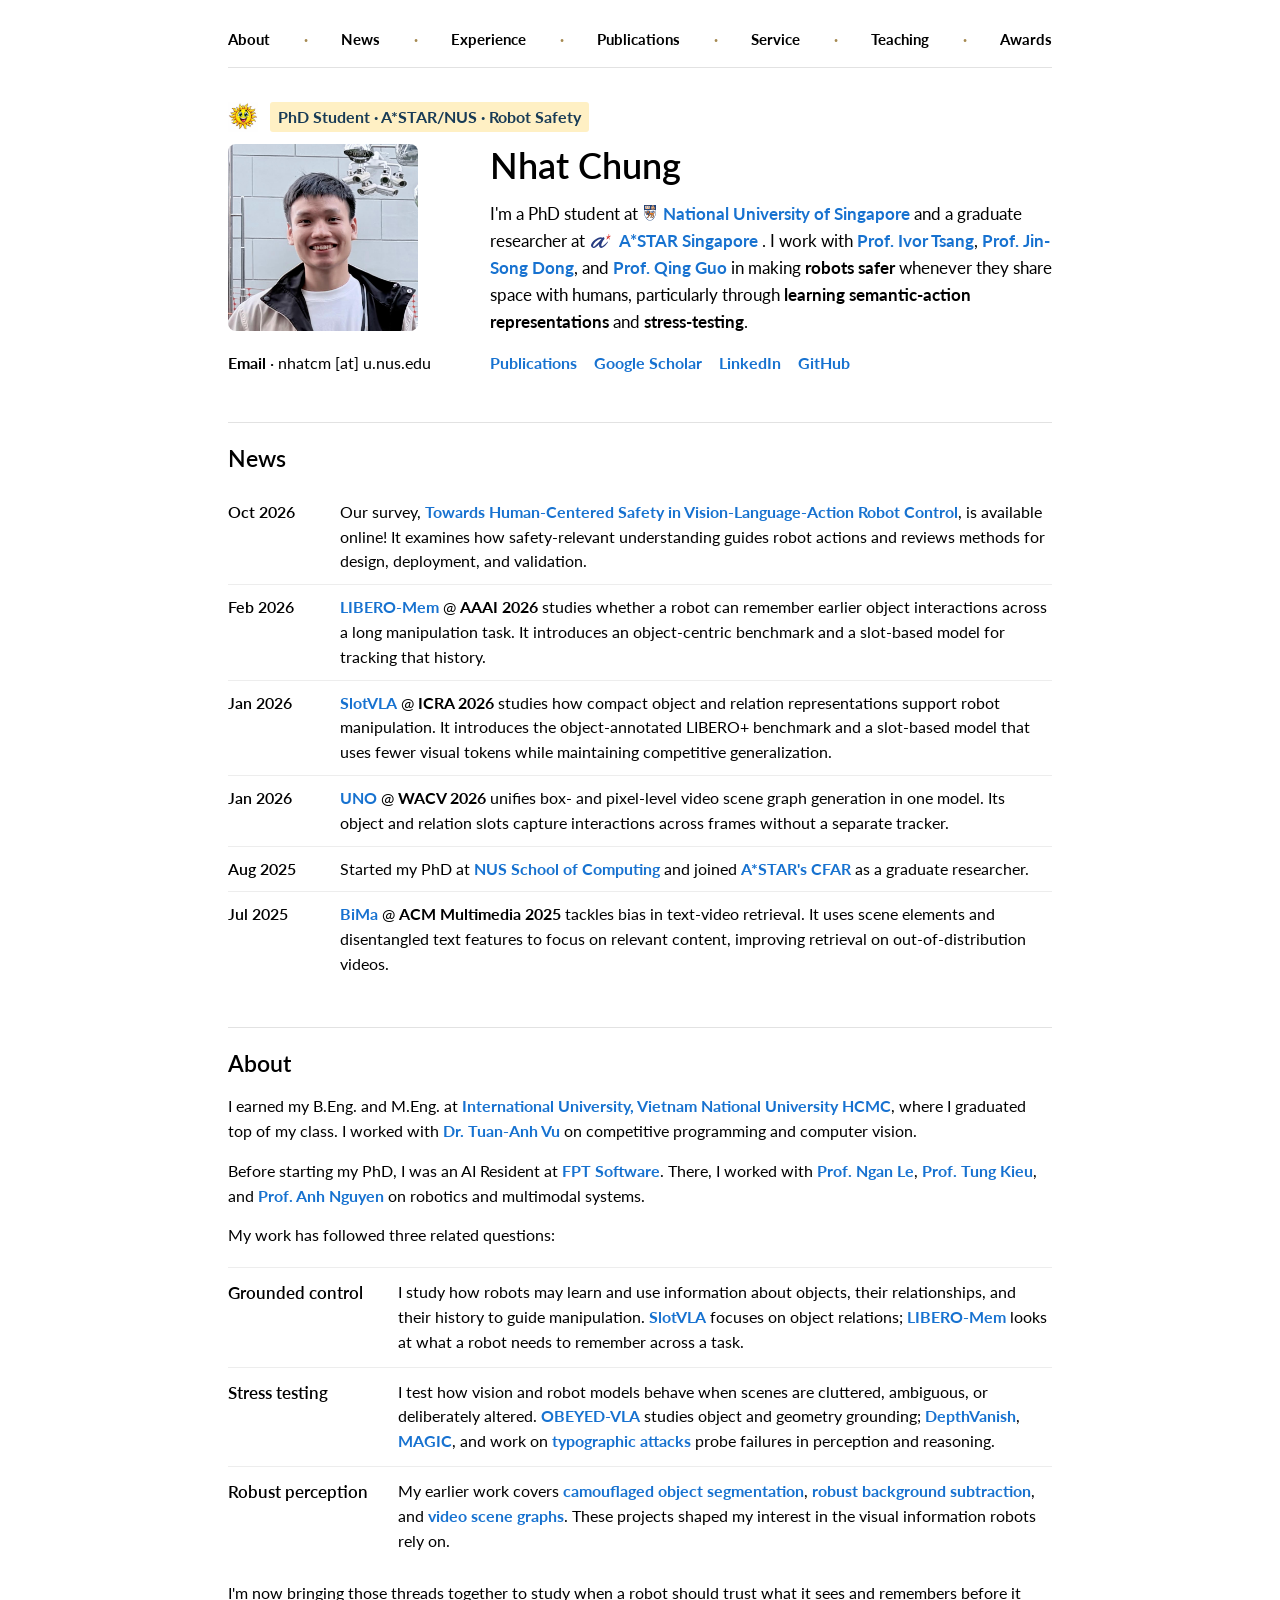
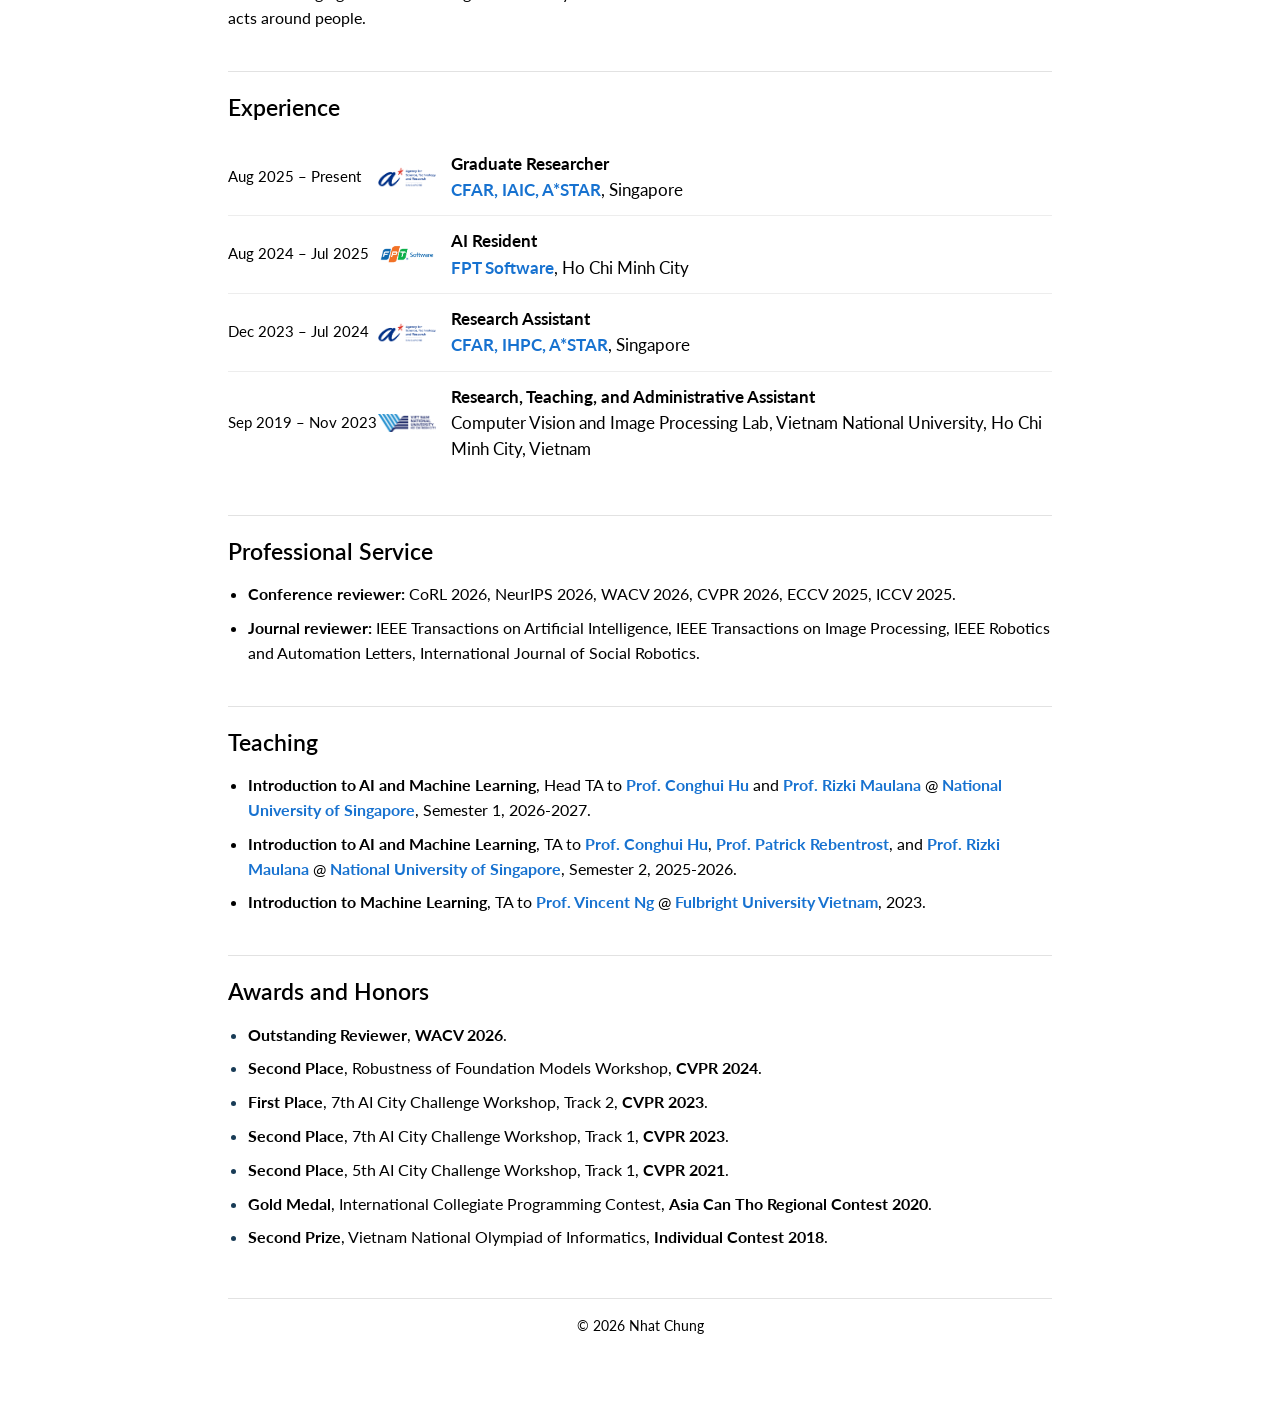
==== commit 91ab1406: "Add VLA safety survey publication and announcement" ====
--- a/index.html
+++ b/index.html
@@ -158,6 +158,21 @@
           <table class="news-table">
             <tbody>
               <tr>
+                <th scope="row">Oct 2026</th>
+                <td>
+                  <div class="news-entry">
+                    <span class="news-entry-icon">
+                      <svg aria-hidden="true"><use href="#icon-book"></use></svg>
+                    </span>
+                    <div class="news-entry-content">
+                      <span class="news-highlight">New preprint</span>
+                      <span>Our survey, <a href="publication.html#vla-safety-survey"><strong>Towards Human-Centered Safety in Vision-Language-Action Robot Control</strong></a>, is available online! It examines how safety-relevant understanding guides robot actions and reviews methods for design, deployment, and validation.</span>
+                    </div>
+                  </div>
+                </td>
+              </tr>
+
+              <tr>
                 <th scope="row">Feb 2026</th>
                 <td>
                   <div class="news-entry">
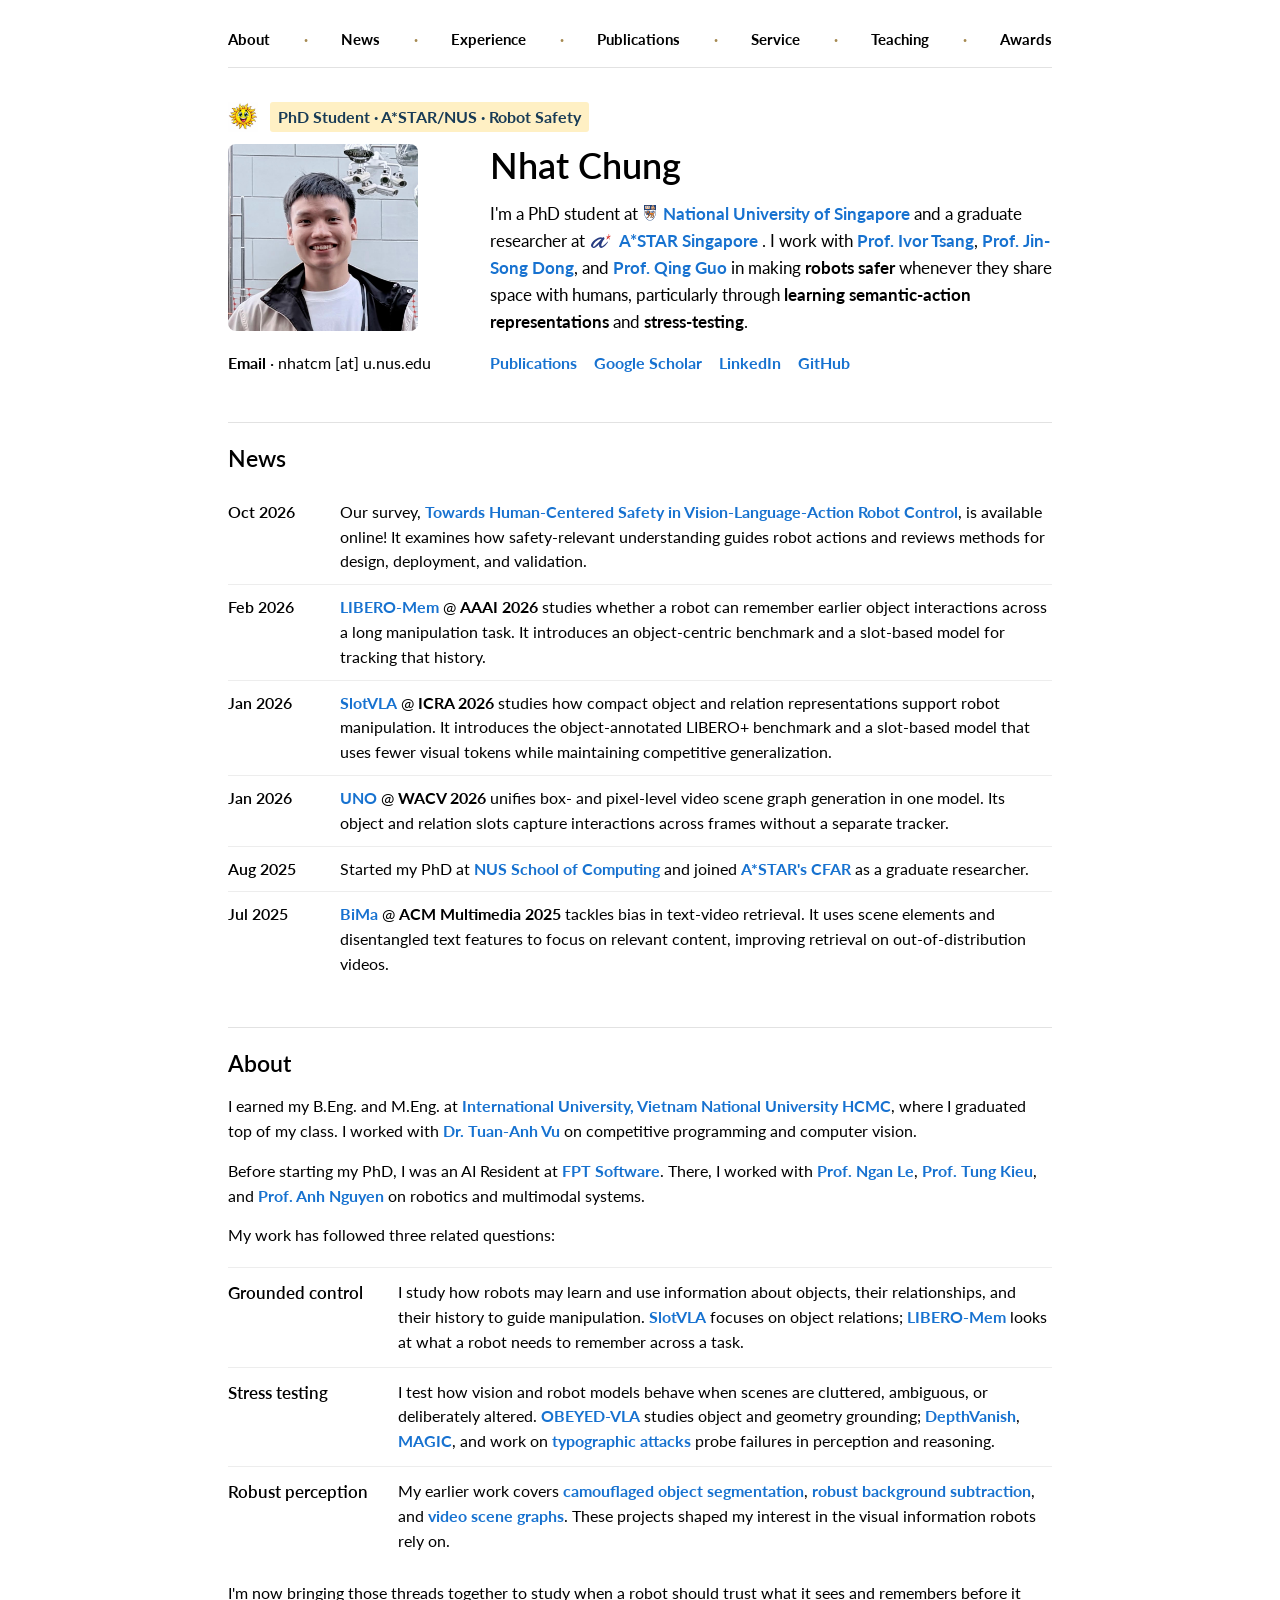
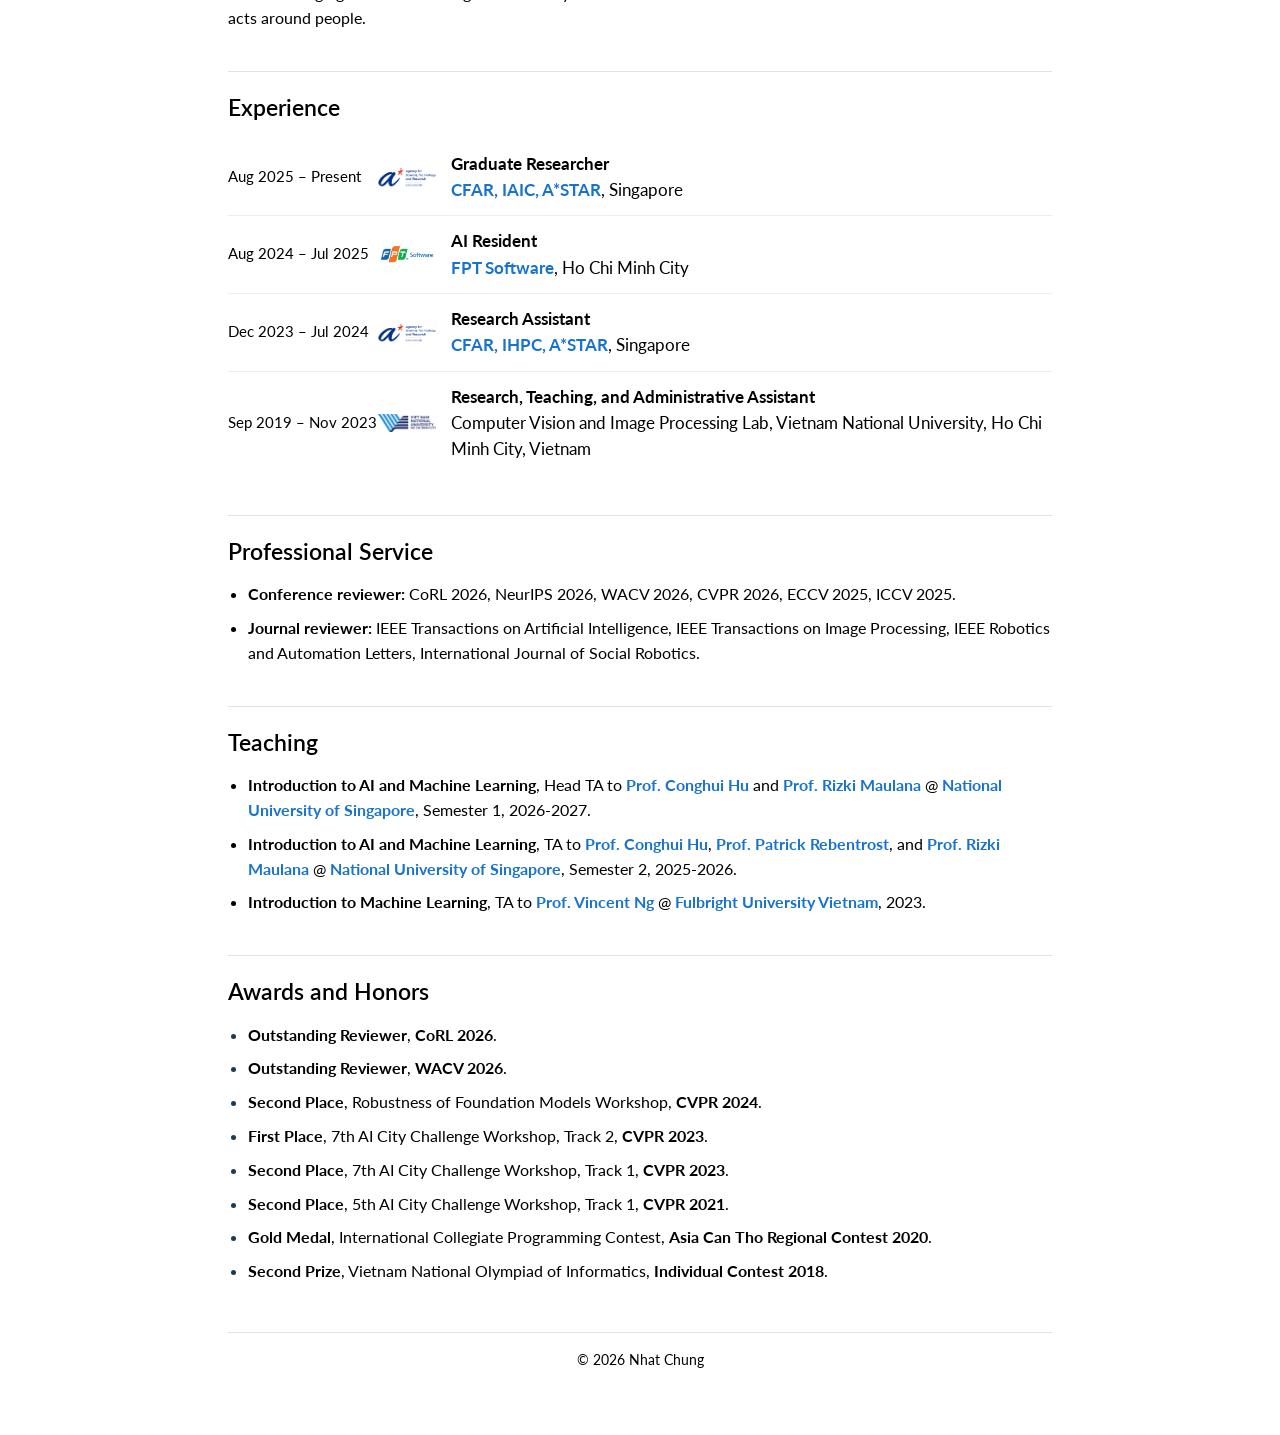
==== commit 81b5a2b3: "Add Outstanding Reviewer award for CoRL 2026" ====
--- a/index.html
+++ b/index.html
@@ -435,6 +435,7 @@
         </h2>
 
         <ul class="award-list">
+          <li><strong>Outstanding Reviewer</strong>, <strong>CoRL 2026</strong>.</li>
           <li><strong>Outstanding Reviewer</strong>, <strong>WACV 2026</strong>.</li>
           <li><strong>Second Place</strong>, Robustness of Foundation Models Workshop, <strong>CVPR 2024</strong>.</li>
           <li><strong>First Place</strong>, 7th AI City Challenge Workshop, Track 2, <strong>CVPR 2023</strong>.</li>
